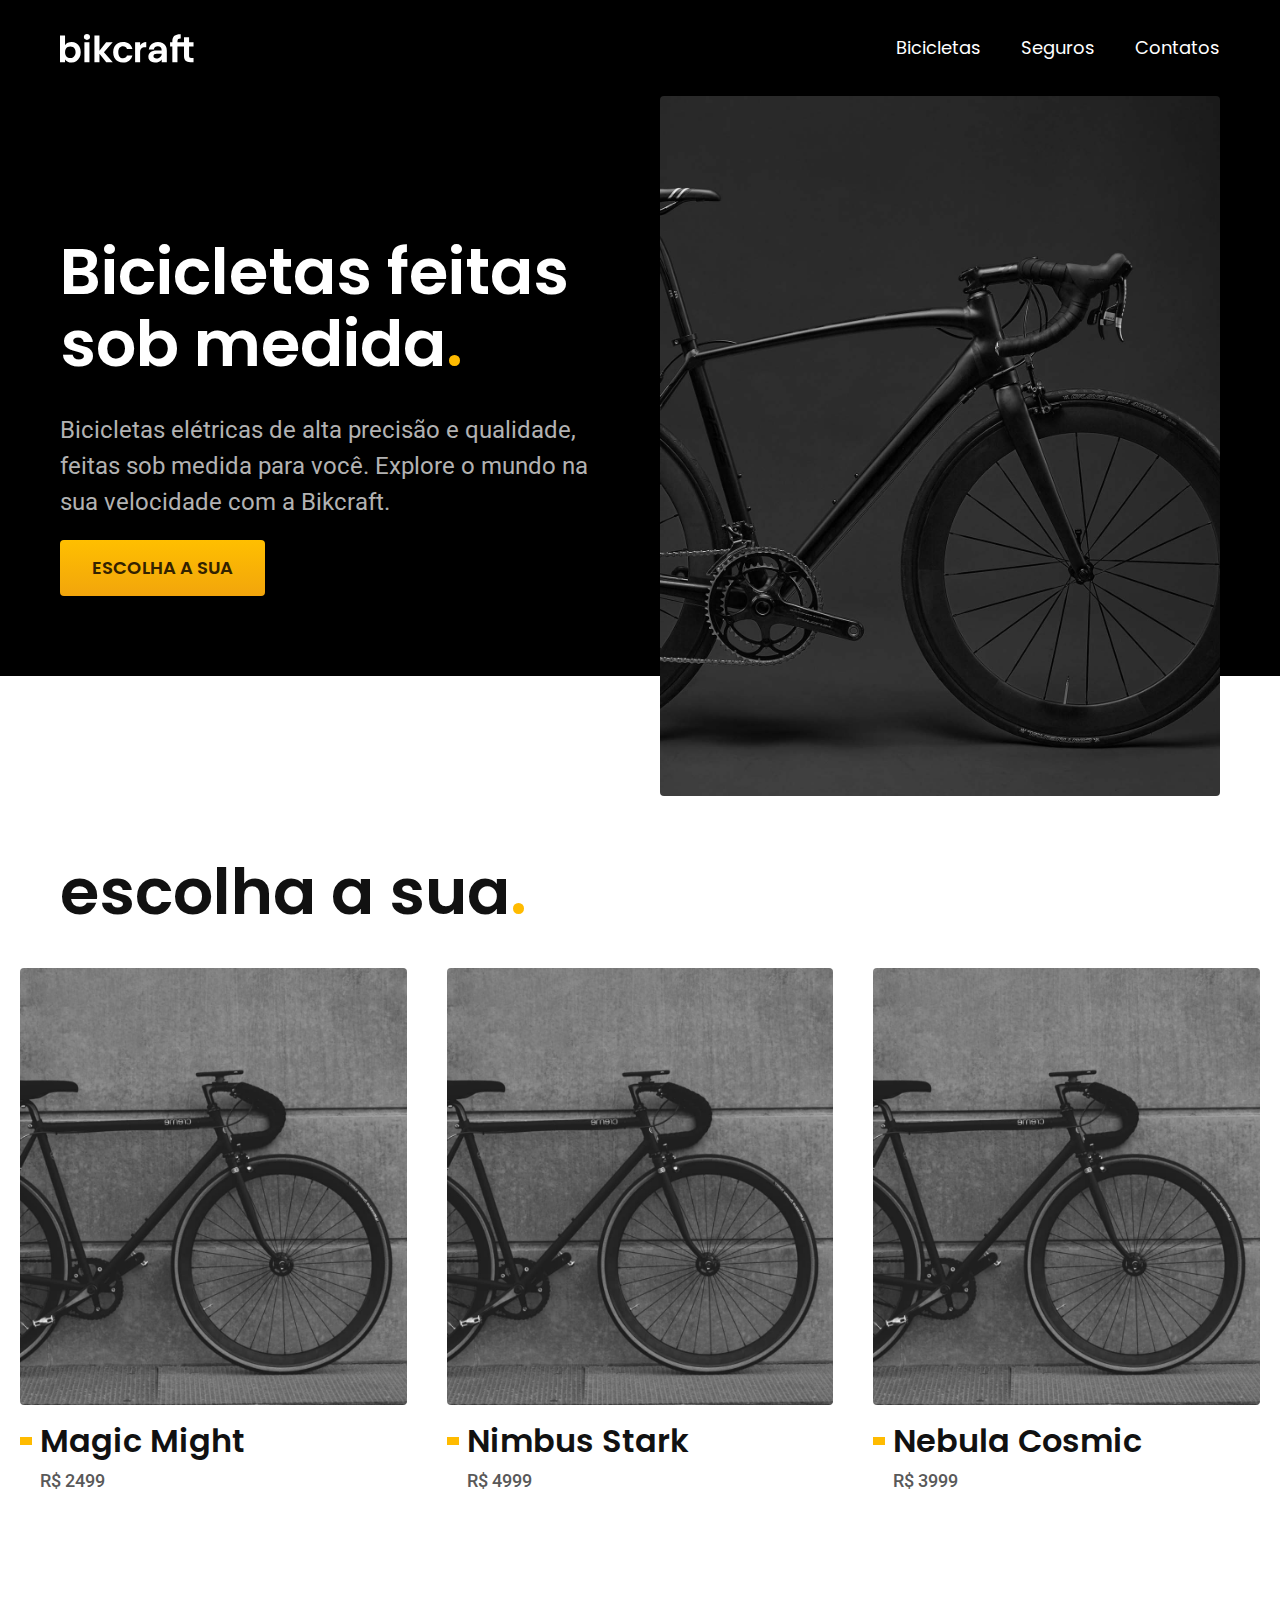
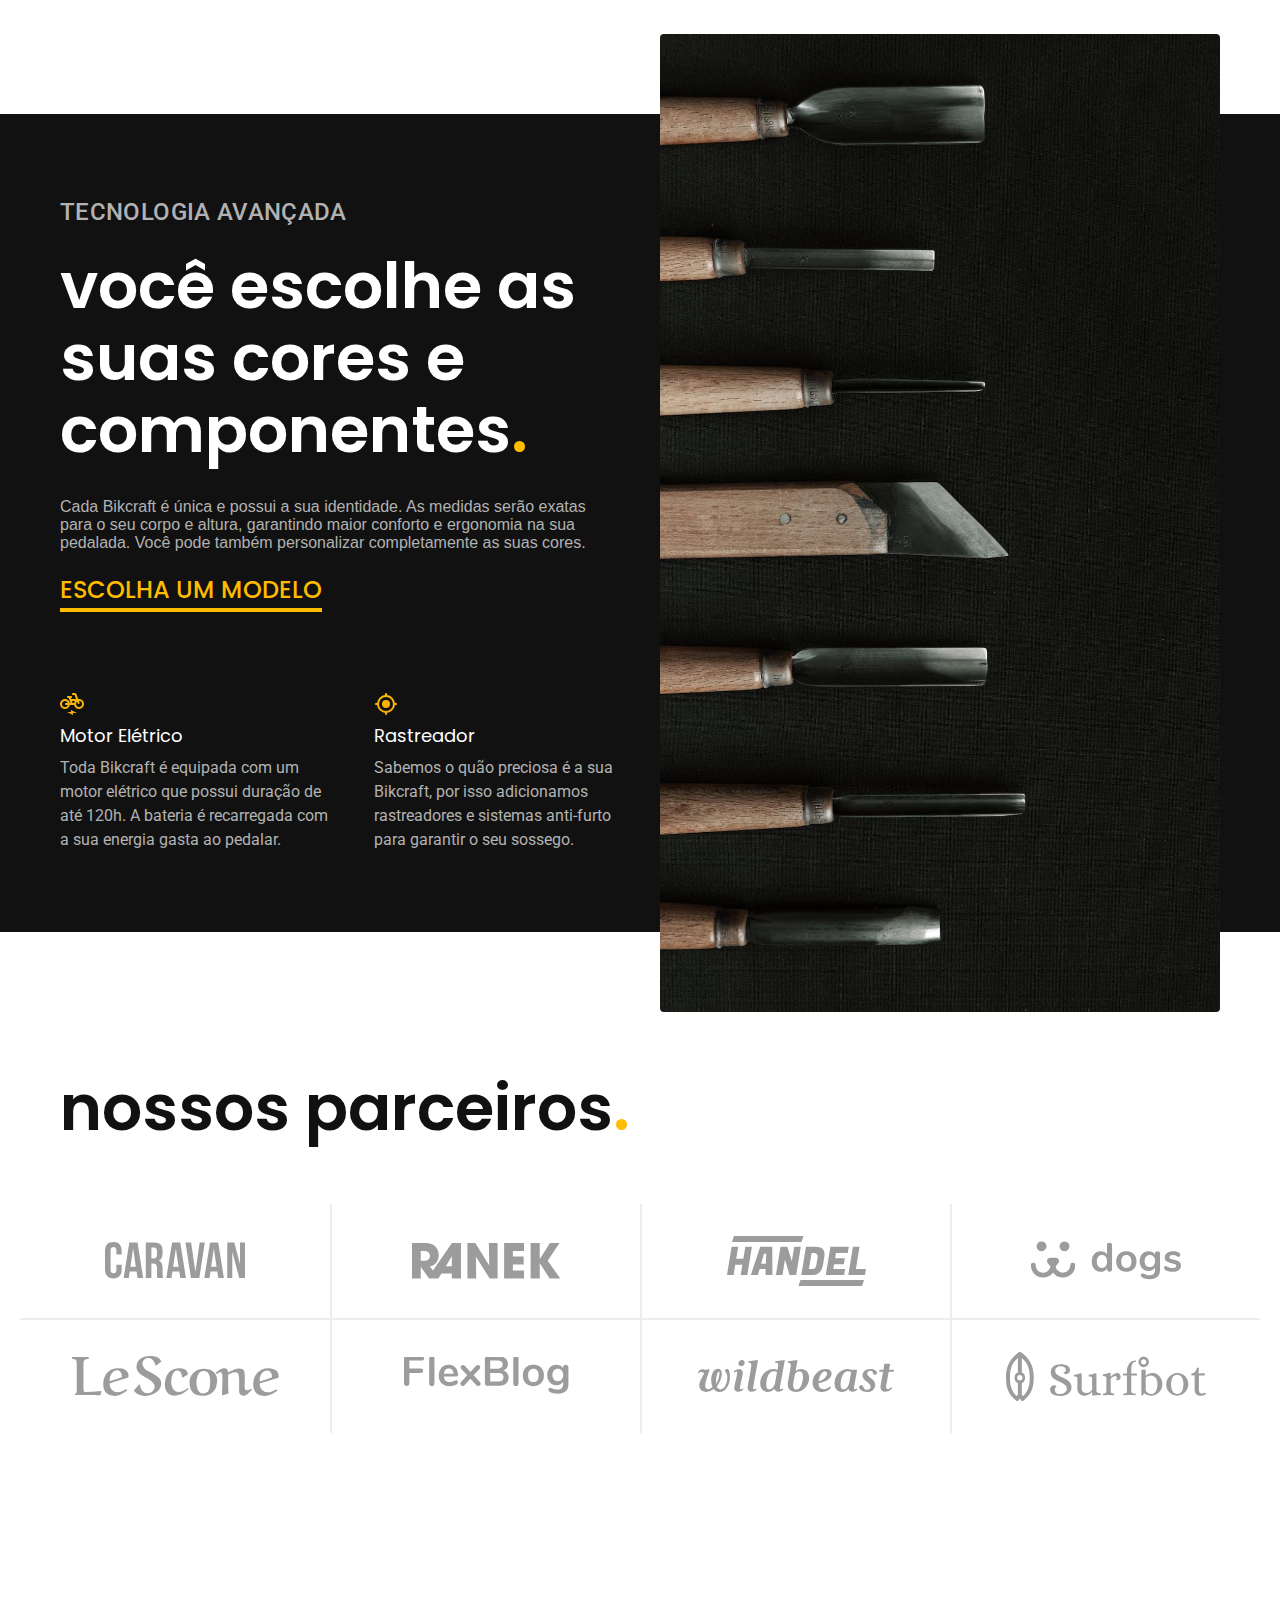
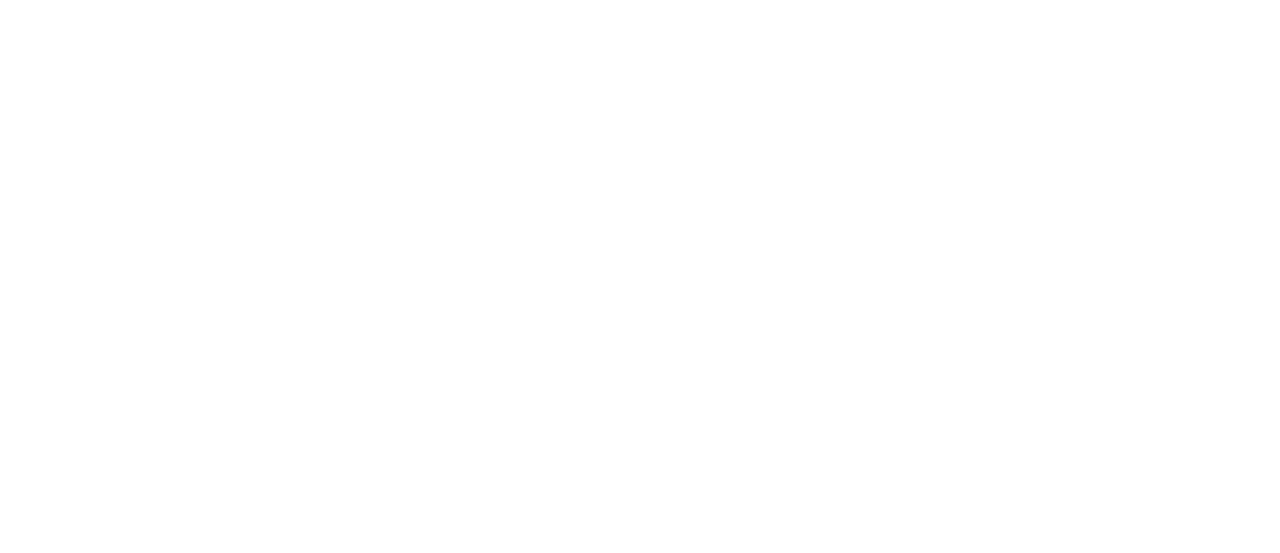
==== index.html @ c8903ba3 "ate-parceiros" ====
<!DOCTYPE html>
<html lang="pt-br">

<head>
  <meta charset="UTF-8">
  <meta name="viewport" content="width=device-width, initial-scale=1.0">
  <meta name="description" content="Bicicletas elétricas de alta precisão e qualidade, feitas sob medida para você. Explore o mundo na sua velocidade com a Bikcraft.">
  <link rel="stylesheet" href="./css/style.css">
  <link rel="preconnect" href="https://fonts.googleapis.com">
  <link rel="preconnect" href="https://fonts.gstatic.com" crossorigin>
  <link href="https://fonts.googleapis.com/css2?family=Poppins:wght@400;600&family=Roboto:wght@400;500&display=swap" rel="stylesheet">
  <title>Bikcraft - Bicicletas Elétricas</title>
</head>

<body>
  <header class="header-bg">
    <div class="header container">
      <a href="./">
        <img src="./img/bikcraft.svg" alt="Bikcraft">
      </a>
      <nav aria-label="primaria">
        <ul class="header-menu font-1-m cor-c0">
          <li><a href="./bicicletas.html">Bicicletas</a></li>
          <li><a href="./seguros.html">Seguros</a></li>
          <li><a href="./contatos.html">Contatos</a></li>
        </ul>
      </nav>
    </div>
  </header>

  <main class="introducao-bg">
    <div class="introducao container">
      <div class="introducao-conteudo">
        <h1 class="font-1-xxl cor-c0">Bicicletas feitas sob medida<span class="cor-p1">.</span></h1>
        <p class="font-2-l cor-c5">Bicicletas elétricas de alta precisão e qualidade, feitas sob medida para você. Explore o mundo na sua velocidade com a Bikcraft.</p>
        <a href="./bicicletas.html" class="botao">escolha a sua</a>
      </div>
      <div>
        <img src="./img/fotos/introducao.jpg" alt="Bicicleta Elétrica">
      </div>
    </div>
  </main>

  <article class="bicicletas-lista">
    <h2 class="container font-1-xxl">escolha a sua<span class="cor-p1">.</span></h2>

    <ul>
      <li>
        <a href="./bicicletas/magic.html">
          <img src="img/bicicletas/magic-home.jpg" alt="Bicicleta preta">
          <h3 class="font-1-xl">Magic Might</h3>
          <span class="font-2-m cor-c8">R$ 2499</span>
        </a>
      </li>

      <li>
        <a href="./bicicletas/nimbus.html">
          <img src="img/bicicletas/magic-home.jpg" alt="Bicicleta preta">
          <h3 class="font-1-xl">Nimbus Stark</h3>
          <span class="font-2-m cor-c8">R$ 4999</span>
        </a>
      </li>

      <li>
        <a href="./bicicletas/nebula.html">
          <img src="img/bicicletas/magic-home.jpg" alt="Bicicleta preta">
          <h3 class="font-1-xl">Nebula Cosmic</h3>
          <span class="font-2-m cor-c8">R$ 3999</span>
        </a>
      </li>
    </ul>
  </article>

  <article class="tecnologia-bg">
    <div class="tecnologia container">
      <div class="tecnologia-conteudo">
        <span class="font-2-l-b cor-c5">Tecnologia Avançada</span>
        <h2 class="font-1-xxl cor-c0">você escolhe as suas cores e componentes<span class="cor-p1">.</span></h2>
        <p class="font-2-1  cor-c5">Cada Bikcraft é única e possui a sua identidade. As medidas serão exatas para o seu corpo e altura, garantindo maior conforto e ergonomia na sua pedalada. Você pode também personalizar completamente as suas cores.</p>
        <a class="link" href="./bicicletas.html">Escolha um modelo</a>
        <div class="tecnologia-vantagens">
          <div>
            <img src="./img/icones/eletrica.svg" alt="">
            <h3 class="font-1-m cor-c0">Motor Elétrico</h3>
            <p class="font-2-s cor-c5">Toda Bikcraft é equipada com um motor elétrico que possui duração de até 120h. A bateria é recarregada com a sua energia gasta ao pedalar.
            </p>
          </div>
          <div>
            <img src="./img/icones/rastreador.svg" alt="">
            <h3 class="font-1-m cor-c0">Rastreador</h3>
            <p class="font-2-s cor-c5">Sabemos o quão preciosa é a sua Bikcraft, por isso adicionamos rastreadores e sistemas anti-furto para garantir o seu sossego.
            </p>
          </div>
        </div>
      </div>

      <div class="tecnologia-imagem">
        <img src="./img/fotos/tecnologia.jpg" alt="">
      </div>
    </div>
  </article>

  <section class="parceiros" aria-label="Nossos Parceiros">
    <h2 class="container font-1-xxl">nossos parceiros<span class="cor-p1">.</span></h2>
    <ul>
      <li><img src="img/parceiros/caravan.svg" alt="caravan"></li>
      <li><img src="img/parceiros/ranek.svg" alt="ranek"></li>
      <li><img src="img/parceiros/handel.svg" alt="handel"></li>
      <li><img src="img/parceiros/dogs.svg" alt="dogs"></li>
      <li><img src="img/parceiros/lescone.svg" alt="lescone"></li>
      <li><img src="img/parceiros/flexblog.svg" alt="flexblog"></li>
      <li><img src="img/parceiros/wildbeast.svg" alt="wildbeast"></li>
      <li><img src="img/parceiros/surfbot.svg" alt="surfbot"></li>
    </ul>
  </section>
</body>

</html>
---- css/style.css ----
@import "./global/global.css";
@import "./utilidades/tipografia.css";
@import "./utilidades/cor.css";

@import "./global/header.css";

/* Utilidades */
@import "./utilidades/componentes.css";

/* Home */
@import "./home/introducao.css";
@import "./home/tecnologia.css";
@import "./home/parceiros.css";

/* Bicicletas */
@import "./bicicletas/bicicletas-lista.css";
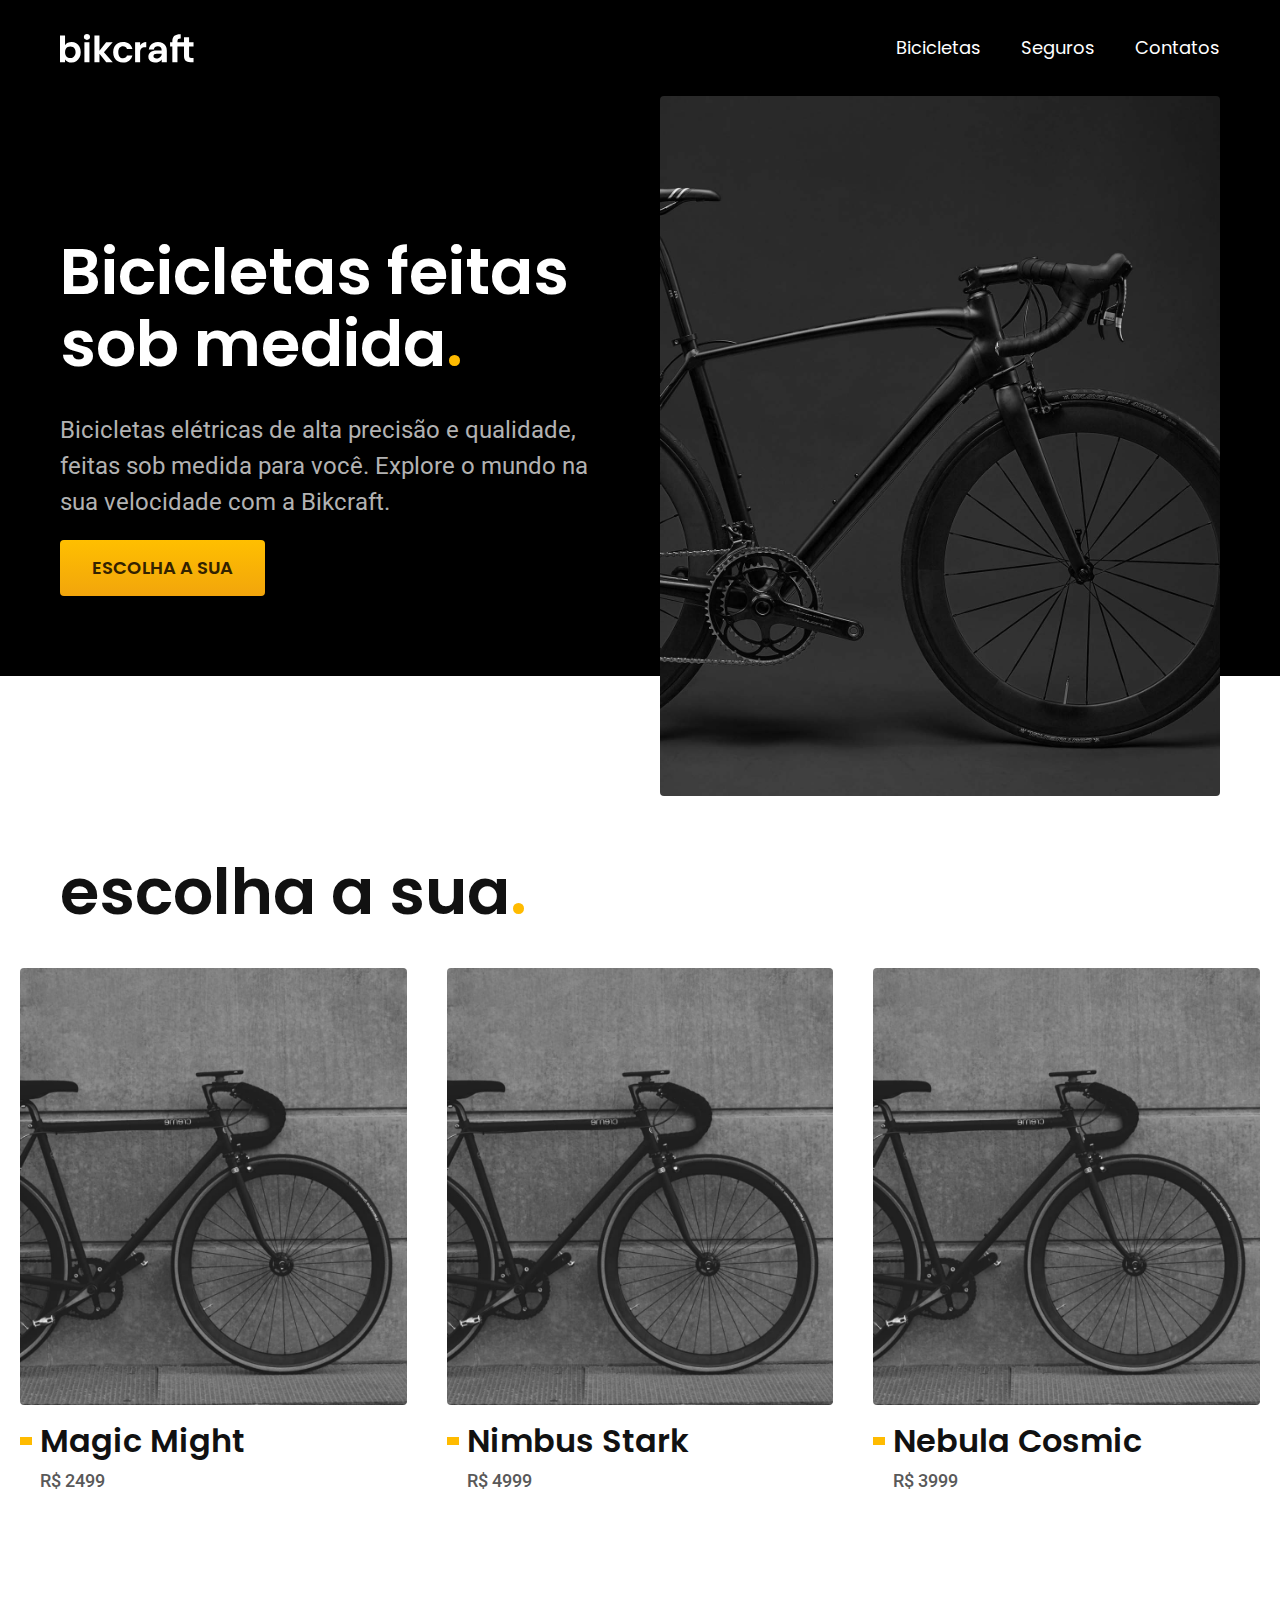
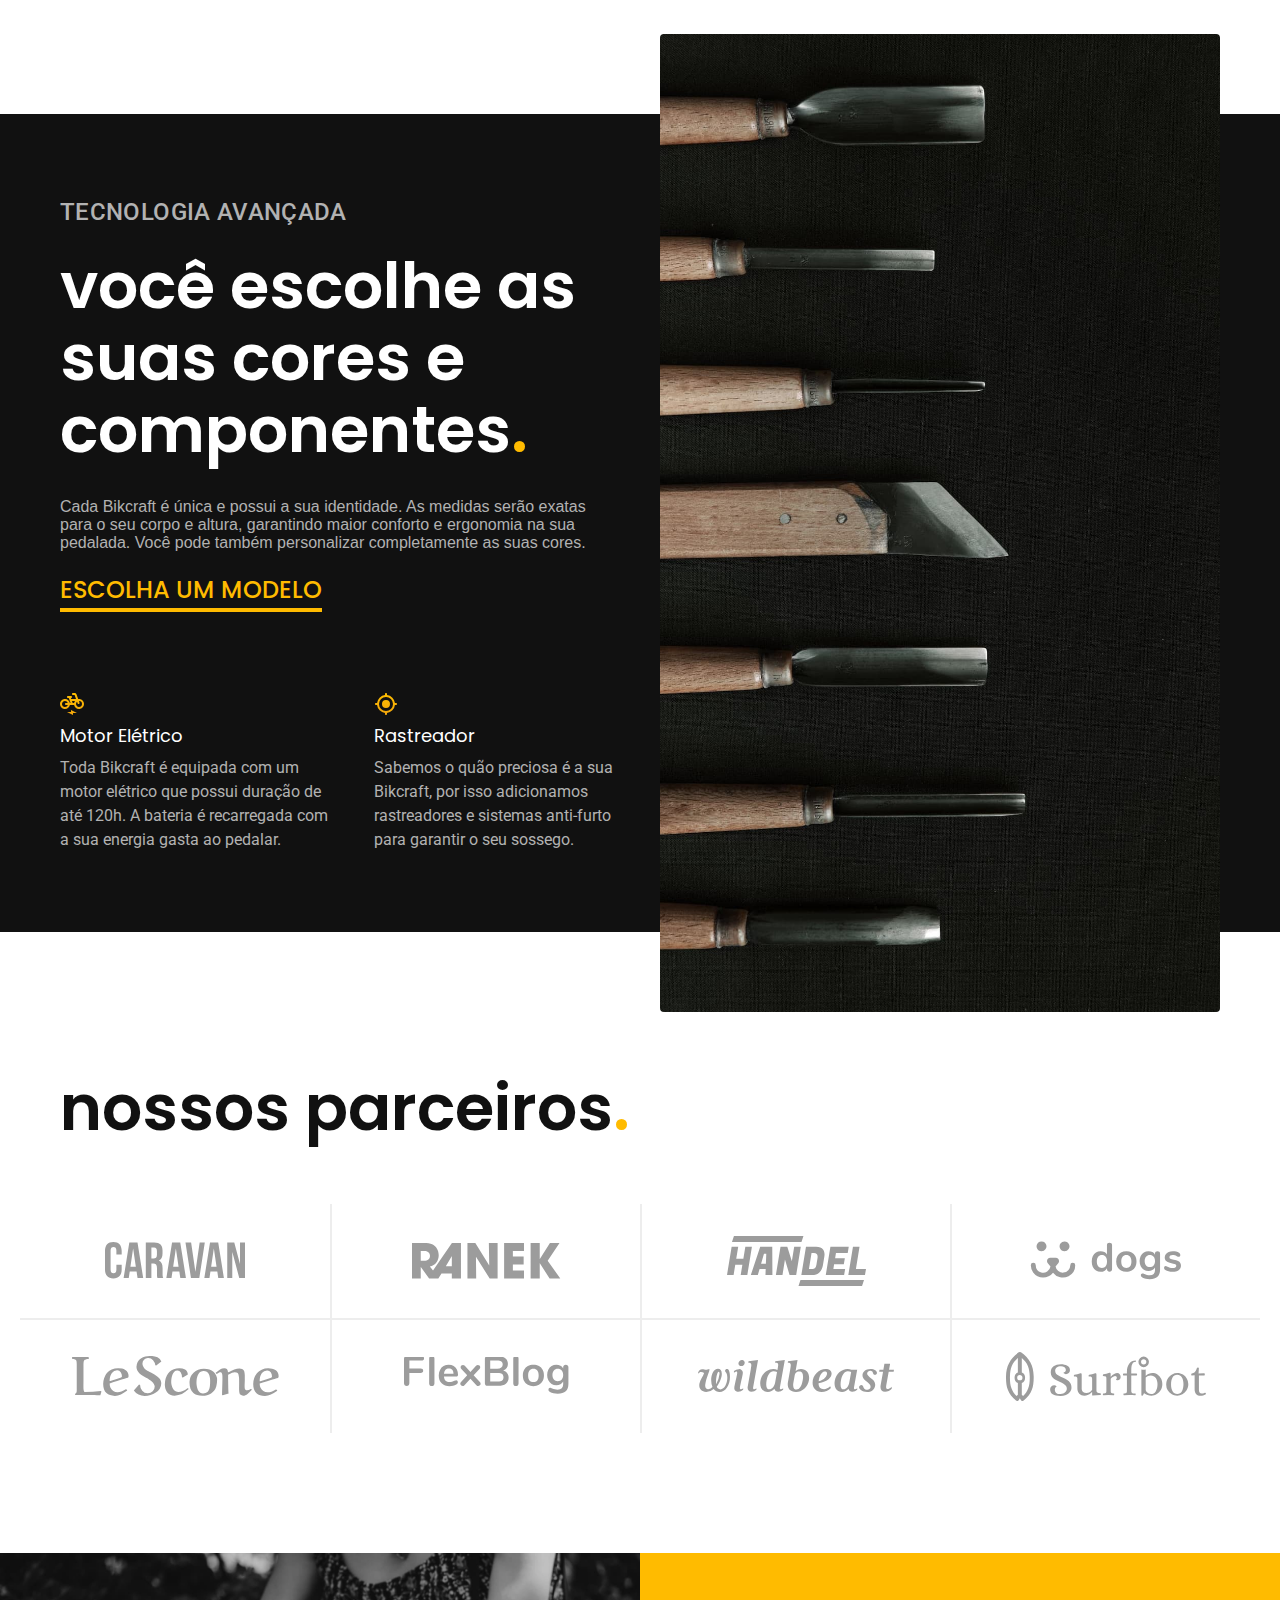
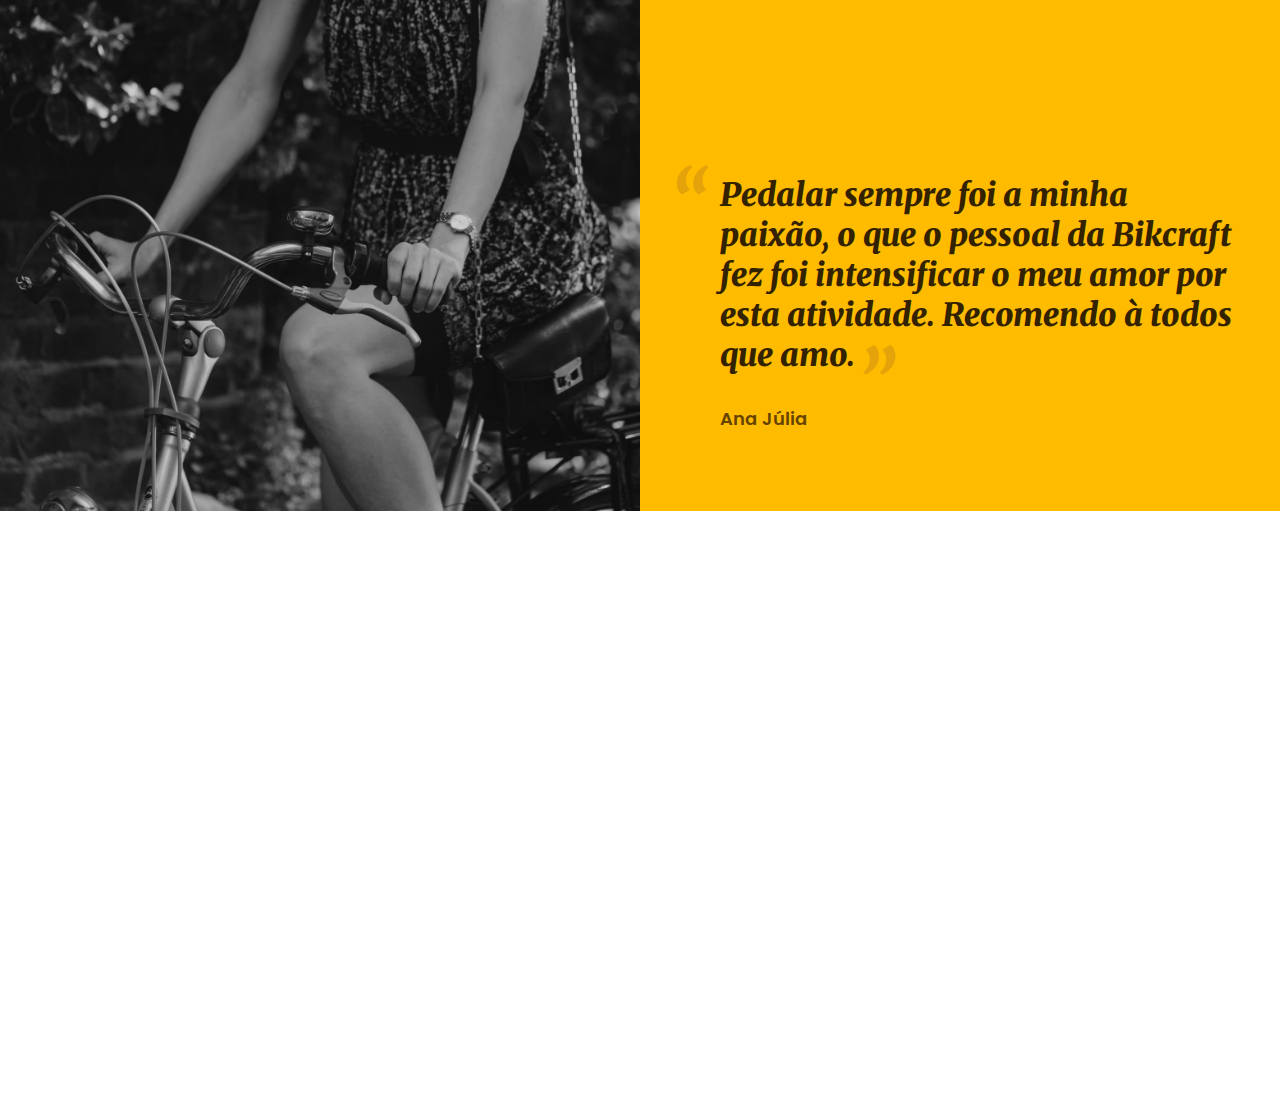
==== commit 8f7f6b19: "depoimento" ====
--- a/index.html
+++ b/index.html
@@ -8,7 +8,7 @@
   <link rel="stylesheet" href="./css/style.css">
   <link rel="preconnect" href="https://fonts.googleapis.com">
   <link rel="preconnect" href="https://fonts.gstatic.com" crossorigin>
-  <link href="https://fonts.googleapis.com/css2?family=Poppins:wght@400;600&family=Roboto:wght@400;500&display=swap" rel="stylesheet">
+  <link href="https://fonts.googleapis.com/css2?family=Merriweather:ital,wght@1,900&family=Poppins:wght@400;600&family=Roboto:wght@400;500&display=swap" rel="stylesheet">
   <title>Bikcraft - Bicicletas Elétricas</title>
 </head>
 
@@ -113,6 +113,18 @@
       <li><img src="img/parceiros/surfbot.svg" alt="surfbot"></li>
     </ul>
   </section>
+
+  <section class="depoimento" aria-label="Depoimento">
+    <div>
+      <img src="img/fotos/depoimento.jpg" alt="">
+    </div>
+    <div class="depoimento-conteudo">
+      <blockquote class="font-1-xl cor-p5">
+        <p>Pedalar sempre foi a minha paixão, o que o pessoal da Bikcraft fez foi intensificar o meu amor por esta atividade. Recomendo à todos que amo.</p>
+      </blockquote>
+      <span class="font-1-m-b cor-p4">Ana Júlia</span>
+    </div>
+  </section>
 </body>
 
 </html>--- a/css/style.css
+++ b/css/style.css
@@ -11,6 +11,7 @@
 @import "./home/introducao.css";
 @import "./home/tecnologia.css";
 @import "./home/parceiros.css";
+@import "./home/depoimento.css";
 
 /* Bicicletas */
 @import "./bicicletas/bicicletas-lista.css";
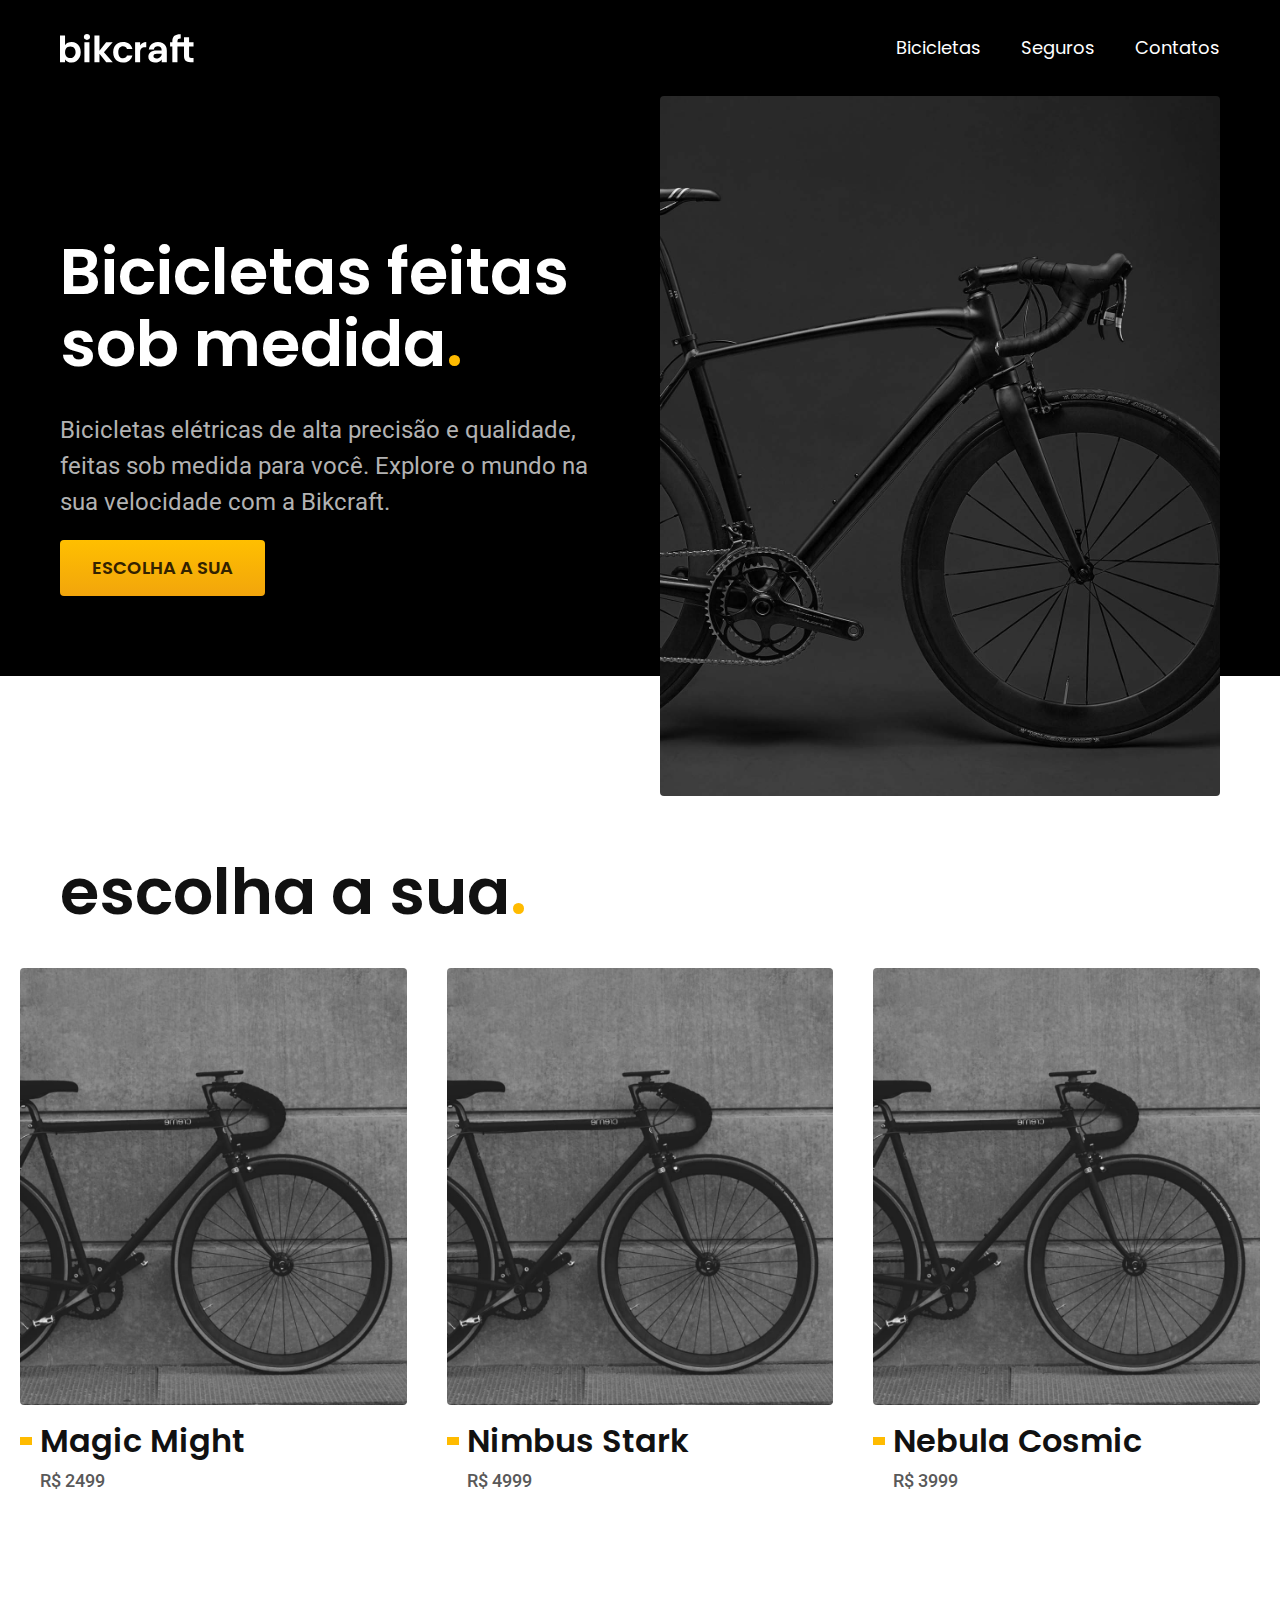
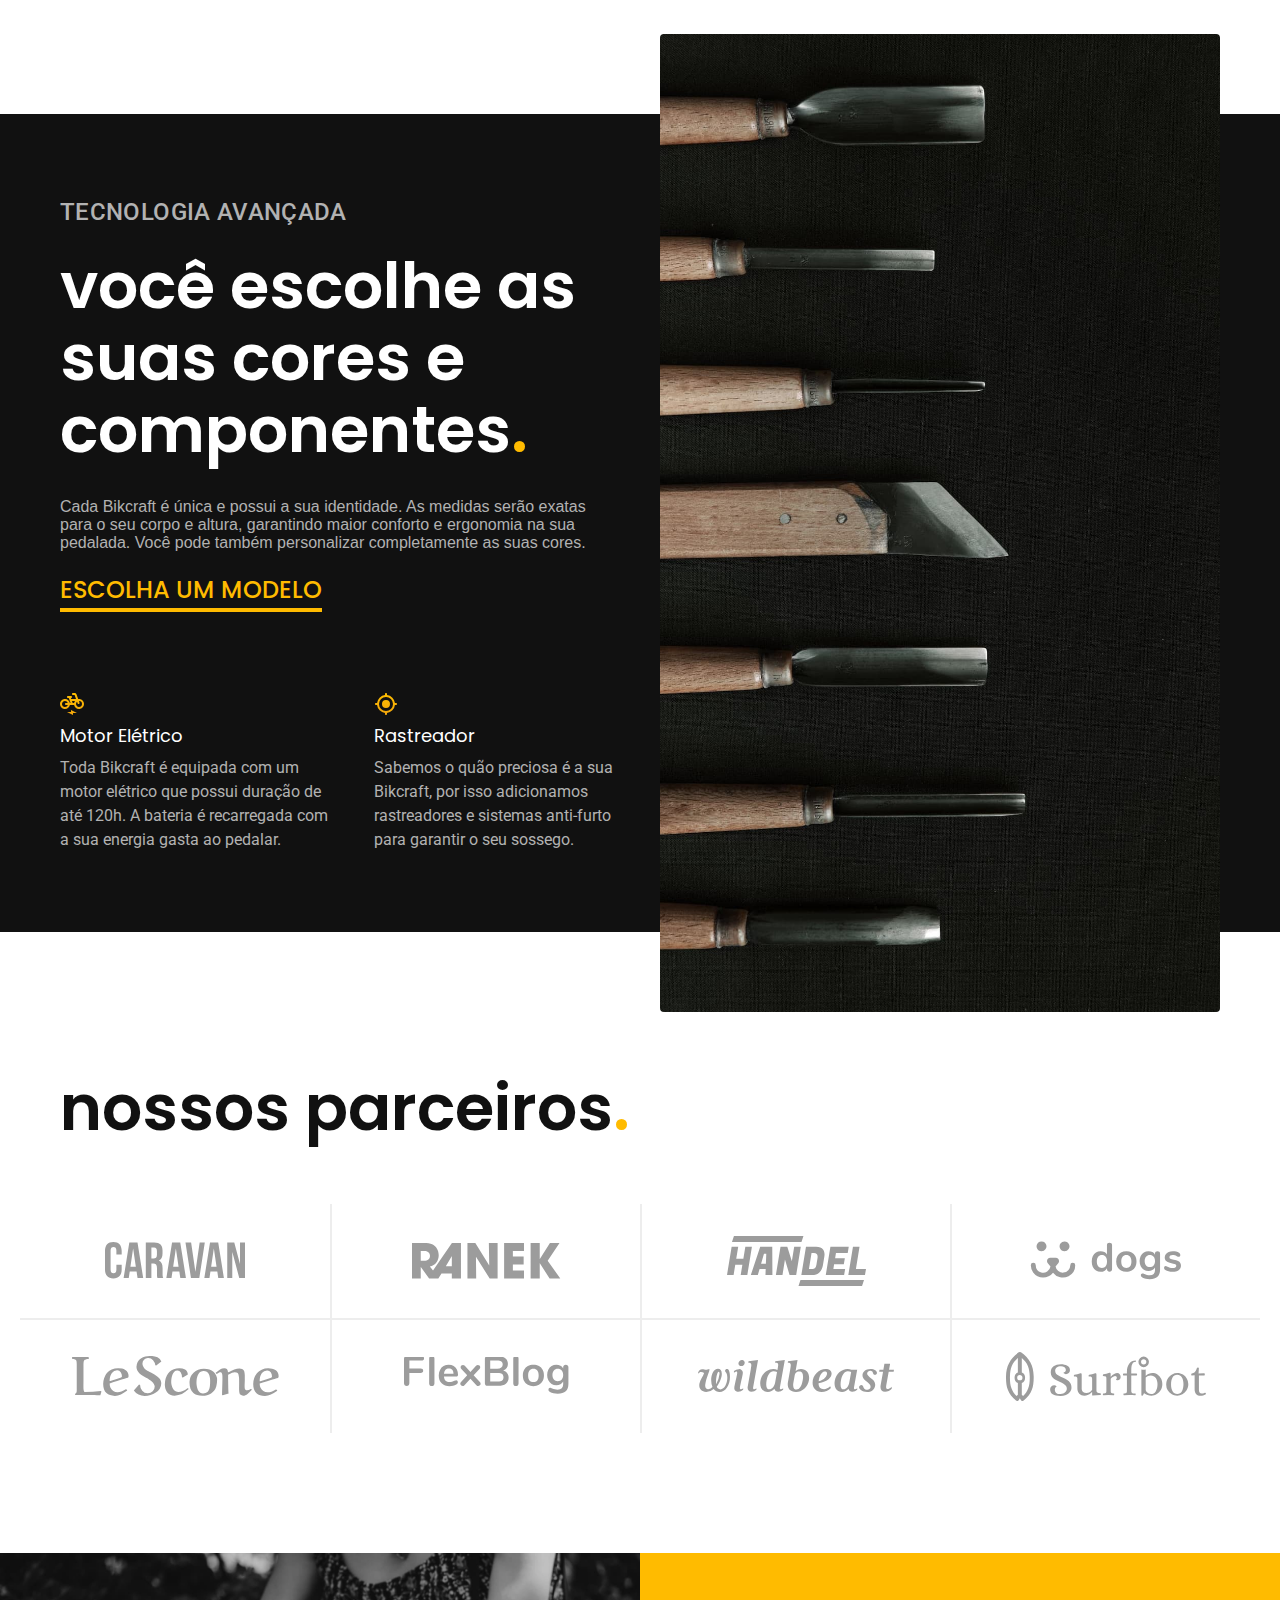
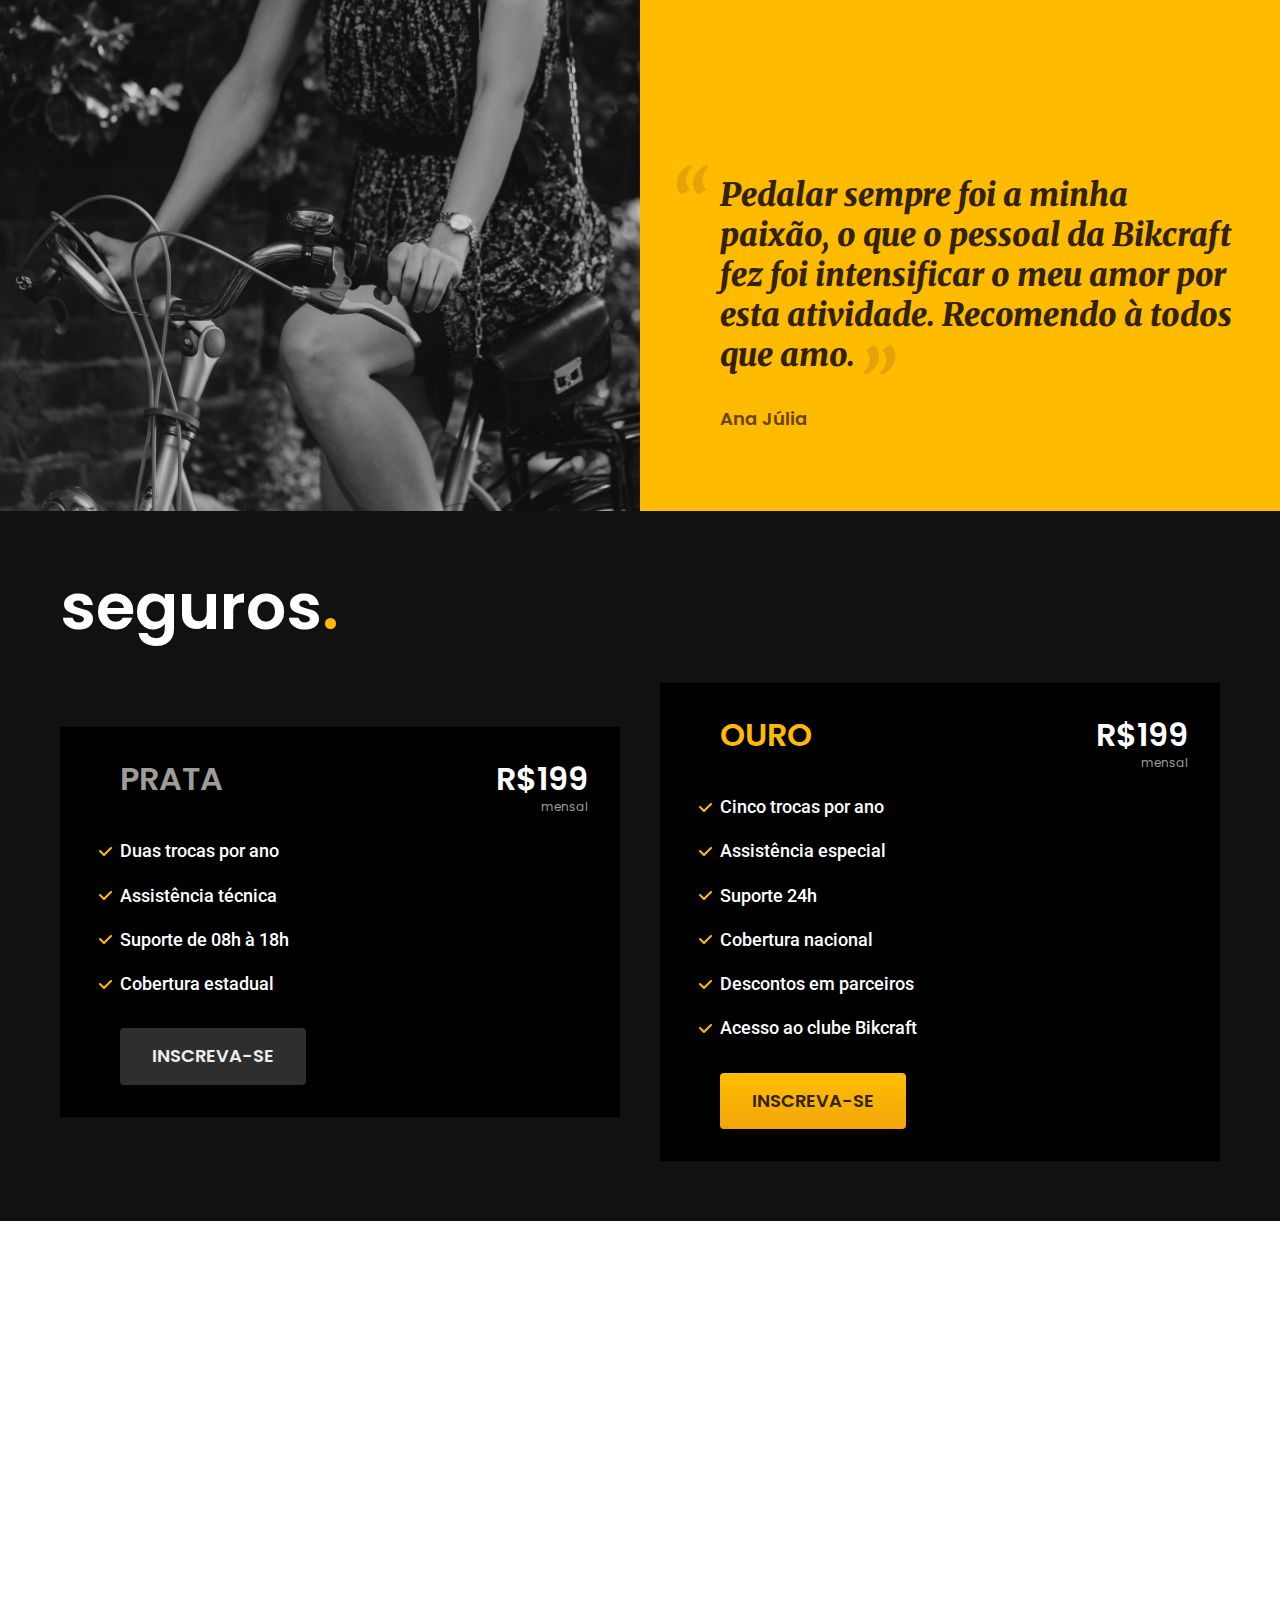
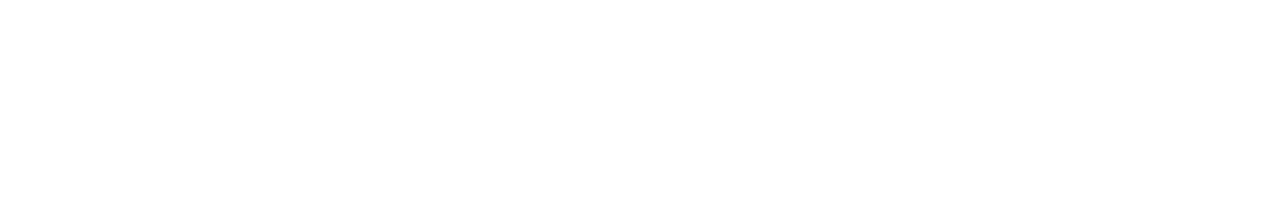
==== commit 77c41c9c: "seguros" ====
--- a/index.html
+++ b/index.html
@@ -125,6 +125,37 @@
       <span class="font-1-m-b cor-p4">Ana Júlia</span>
     </div>
   </section>
+
+  <article class="seguros-bg">
+    <div class="seguros container">
+      <h2 class="font-1-xxl cor-c0">seguros<span class="cor-p1">.</span></h2>
+      <div class="seguros-item">
+        <h3 class="font-1-xl cor-c6">PRATA</h3>
+        <span class="font-1-xl cor-c0">R$199 <span class="font-1-xs cor-c6">mensal</span></span>
+        <ul class="font-2-m cor-c0">
+          <li>Duas trocas por ano</li>
+          <li>Assistência técnica</li>
+          <li>Suporte de 08h à 18h</li>
+          <li>Cobertura estadual</li>
+        </ul>
+        <a class="botao secundario" href="./orcamento.html">Inscreva-se</a>
+      </div>
+
+      <div class="seguros-item">
+        <h3 class="font-1-xl cor-p1">OURO</h3>
+        <span class="font-1-xl cor-c0">R$199 <span class="font-1-xs cor-c6">mensal</span></span>
+        <ul class="font-2-m cor-c0">
+          <li>Cinco trocas por ano</li>
+          <li>Assistência especial</li>
+          <li>Suporte 24h</li>
+          <li>Cobertura nacional</li>
+          <li>Descontos em parceiros</li>
+          <li>Acesso ao clube Bikcraft</li>
+        </ul>
+        <a class="botao" href="./orcamento.html">Inscreva-se</a>
+      </div>
+    </div>
+  </article>
 </body>
 
 </html>--- a/css/style.css
+++ b/css/style.css
@@ -15,3 +15,6 @@
 
 /* Bicicletas */
 @import "./bicicletas/bicicletas-lista.css";
+
+/* Seguros */
+@import "./seguros/seguros.css";
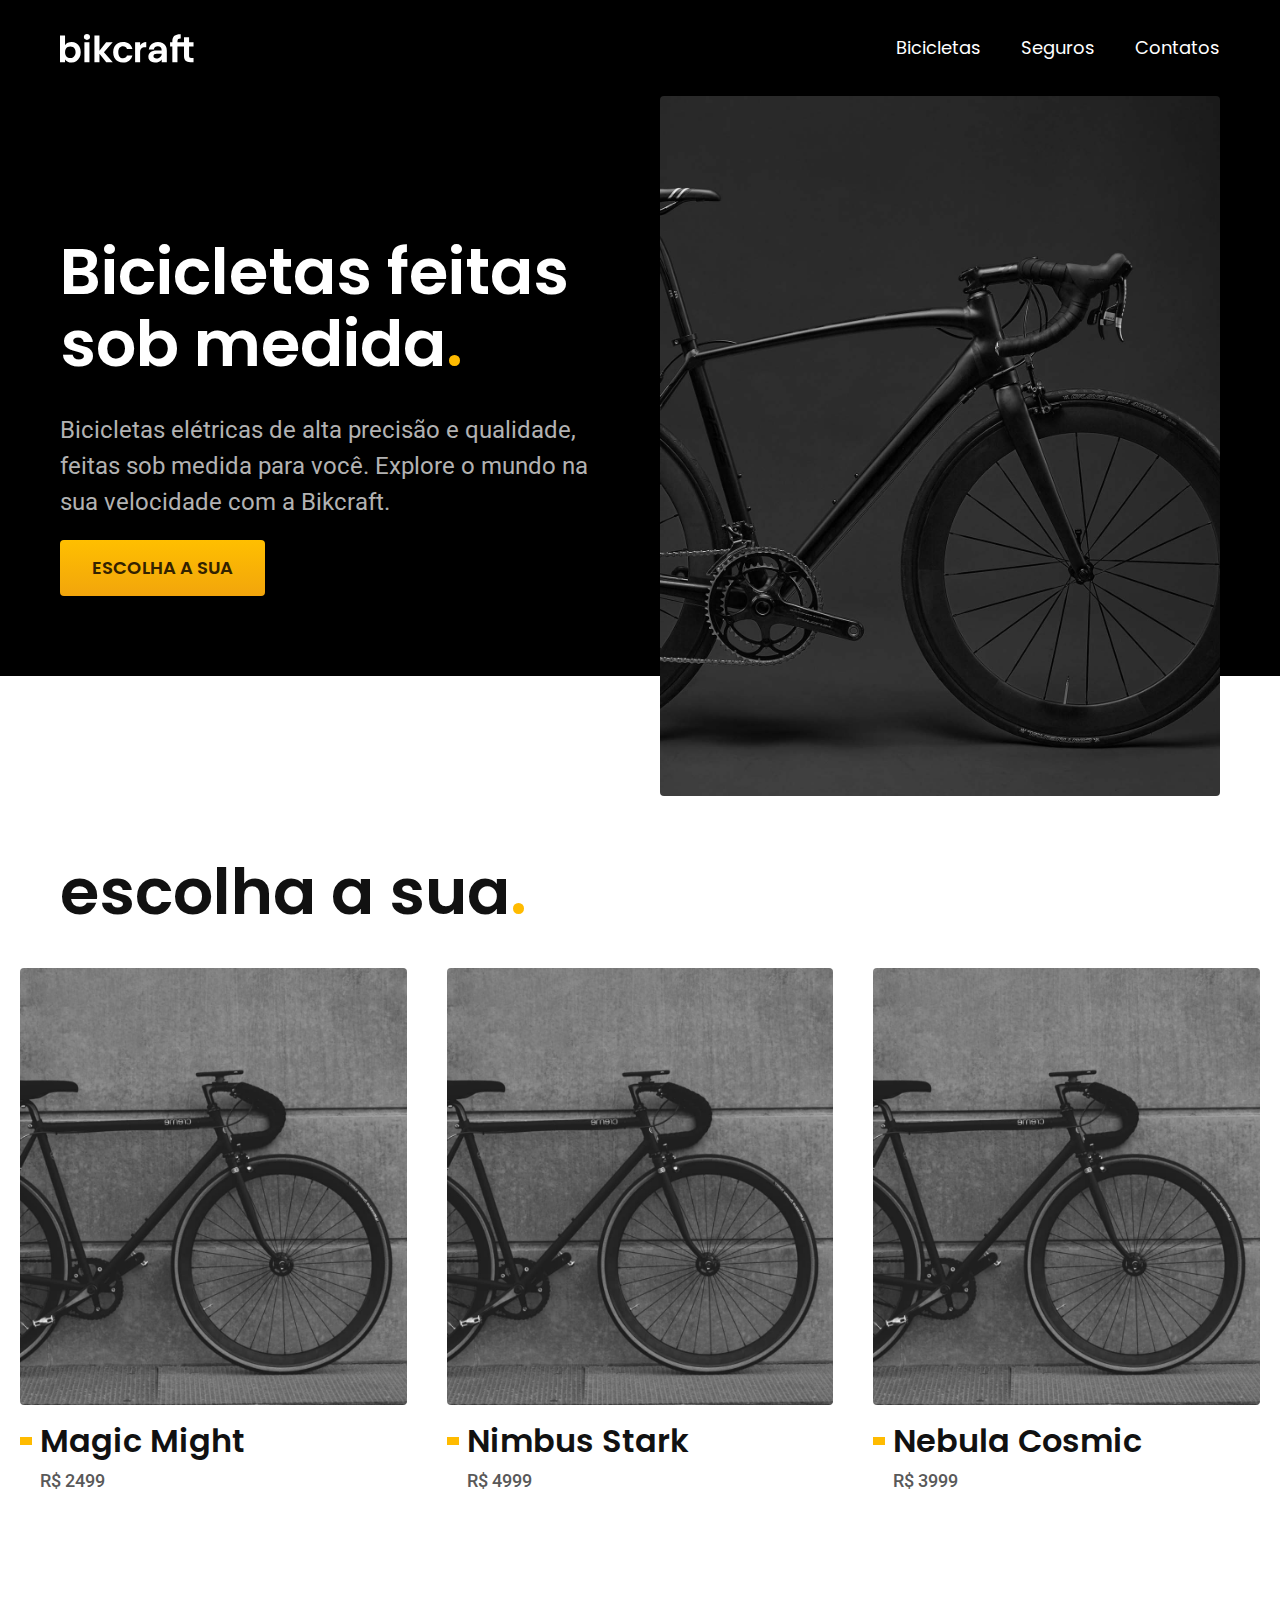
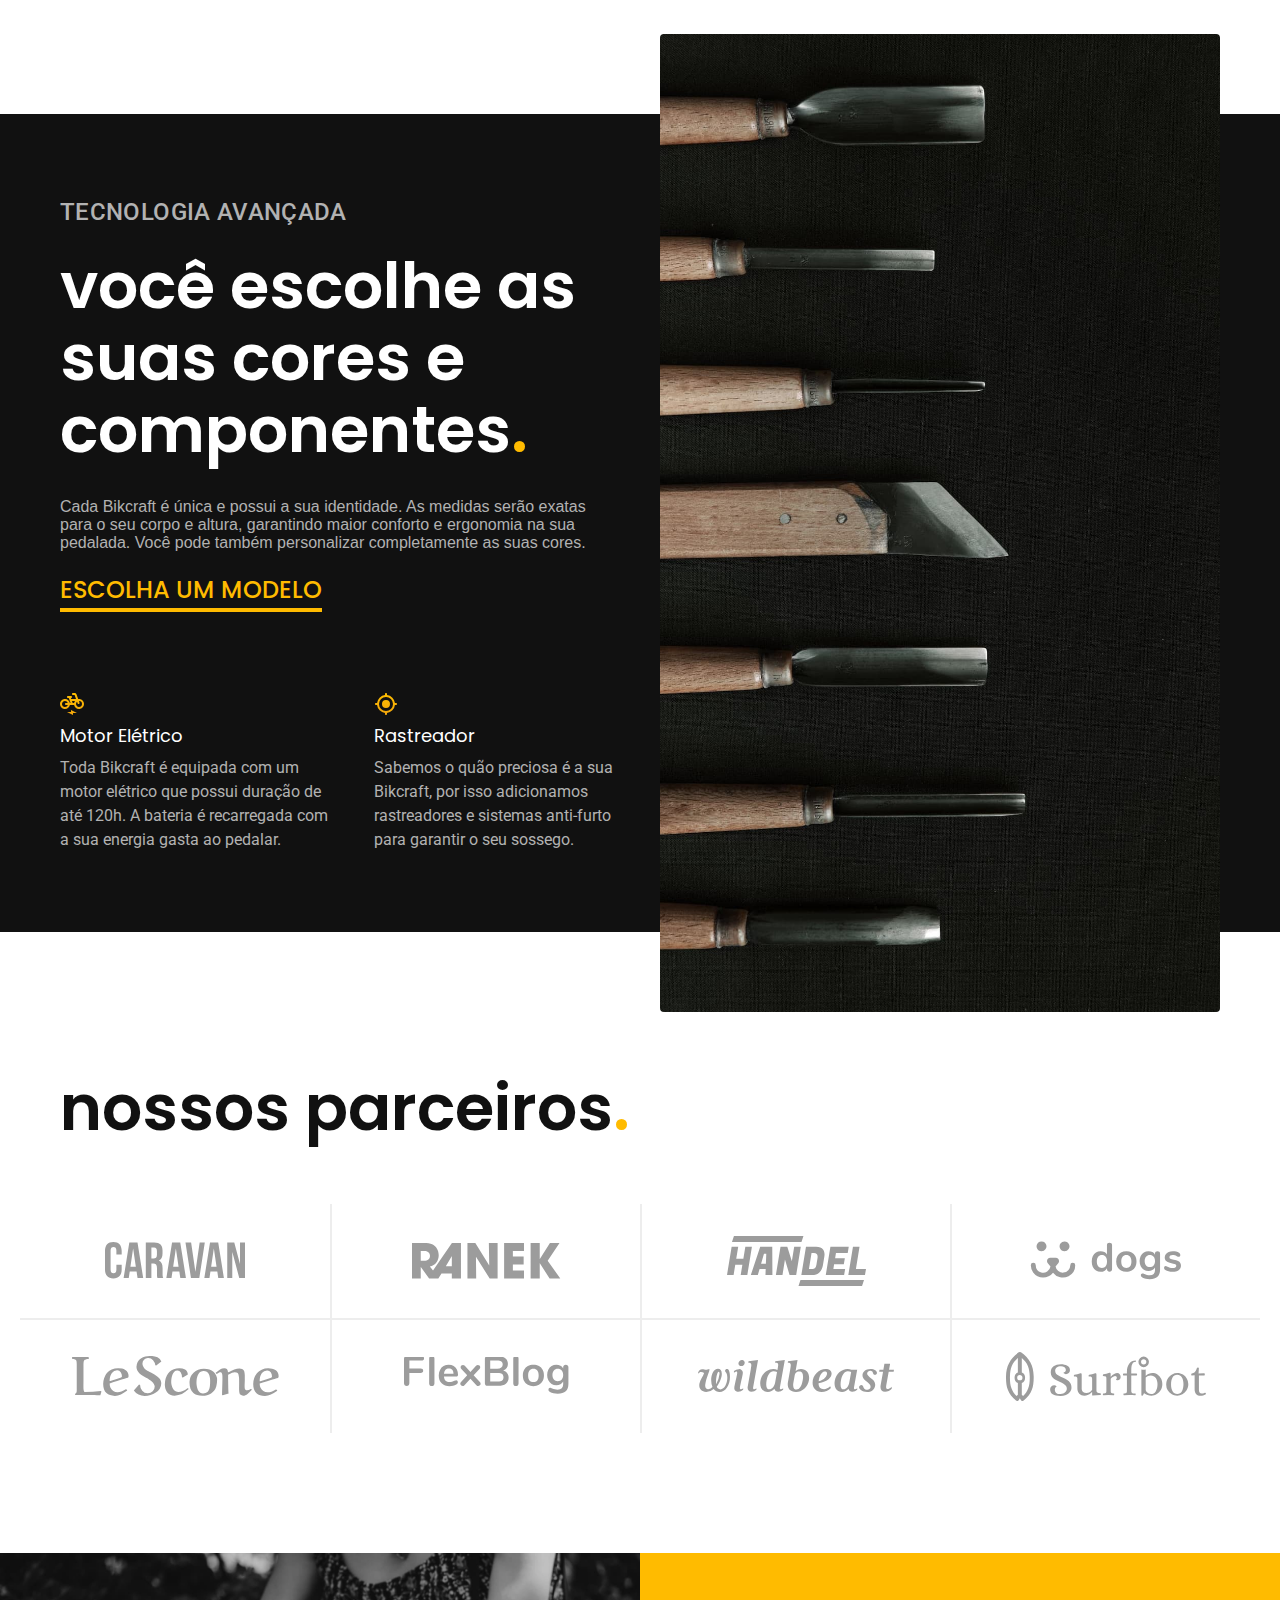
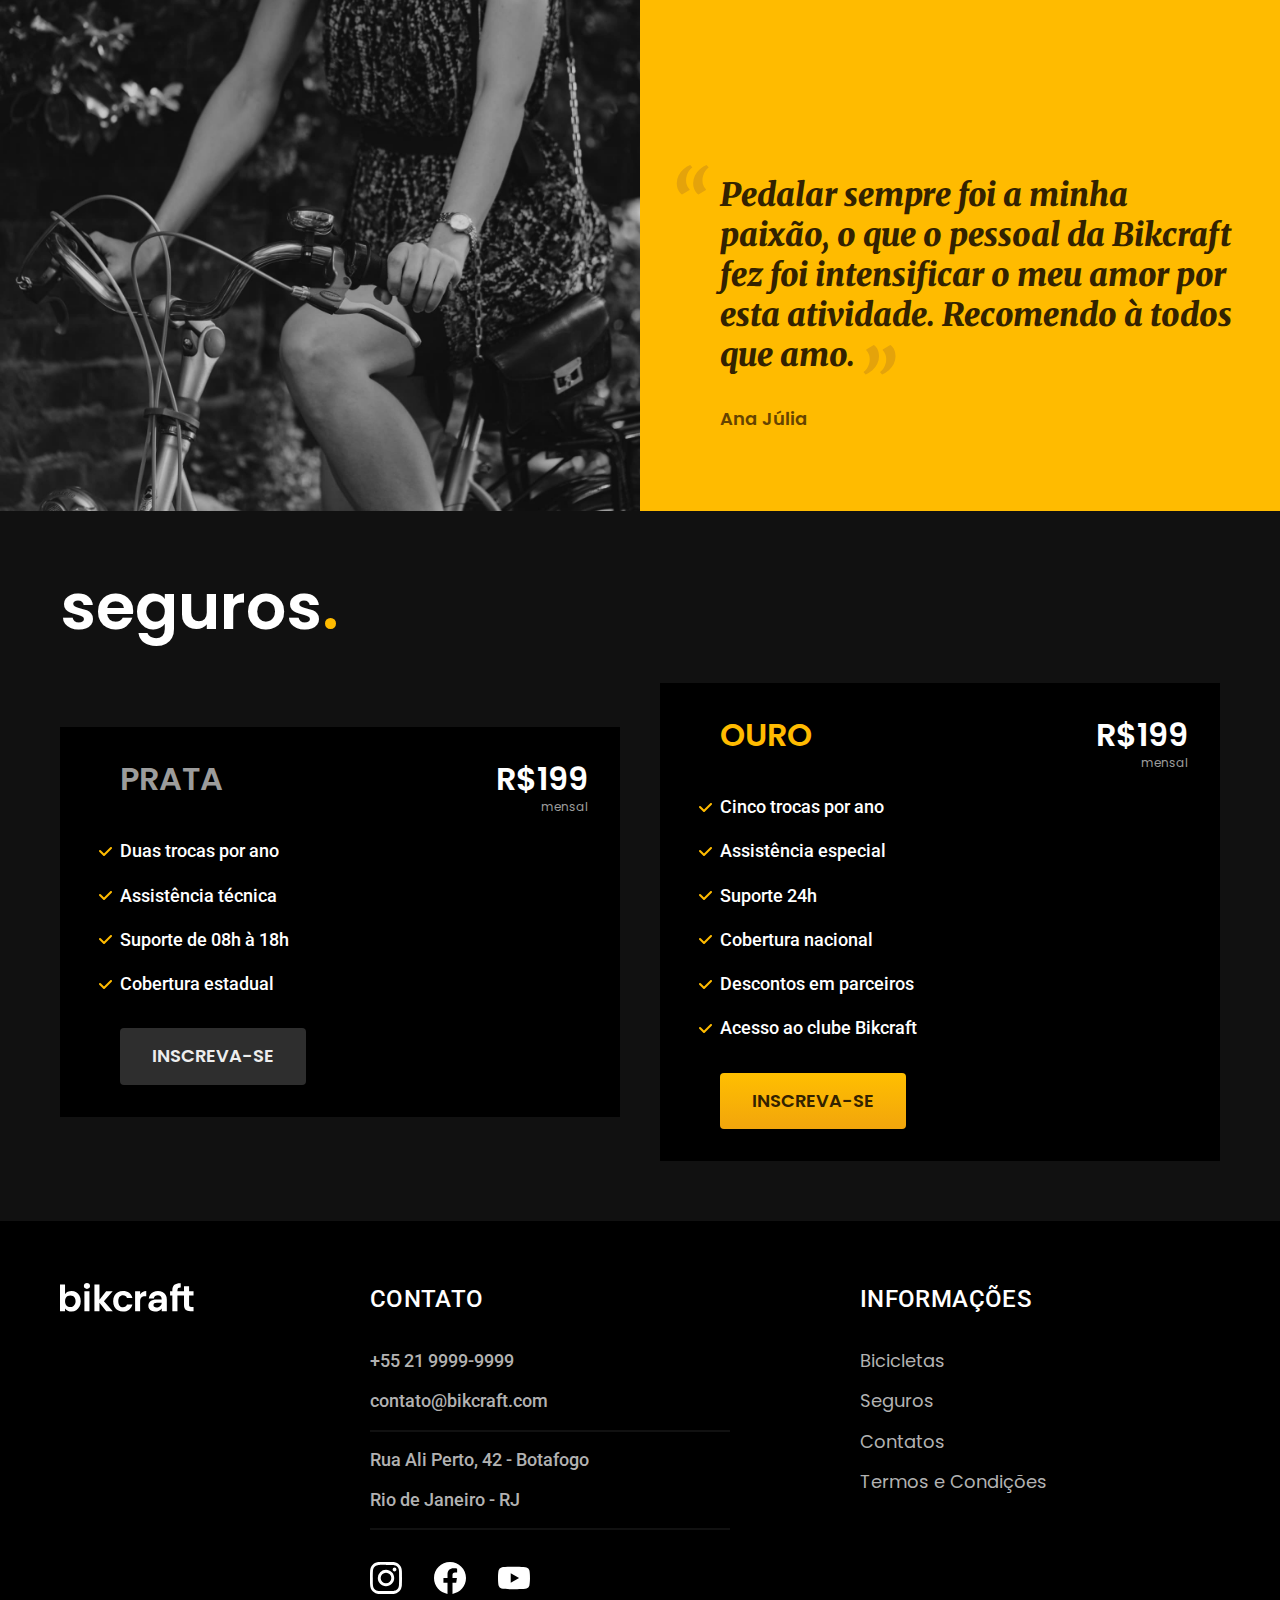
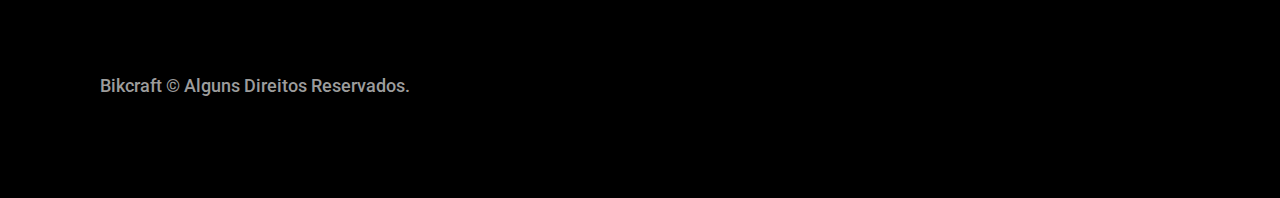
==== commit 895b43ab: "footer" ====
--- a/index.html
+++ b/index.html
@@ -156,6 +156,44 @@
       </div>
     </div>
   </article>
+
+  <footer class="footer-bg">
+    <div class="footer container">
+      <img src="img/bikcraft.svg" alt="Bikcraft">
+      <div class="footer-contato">
+        <h3 class="font-2-l-b cor-c0">Contato</h3>
+        <ul class="font-2-m cor-c5">
+          <li><a href="tel:+552199999999">+55 21 9999-9999</a></li>
+          <li><a href="mailto:contato@bikcraft.com">contato@bikcraft.com</a></li>
+          <li>Rua Ali Perto, 42 - Botafogo</li>
+          <li>Rio de Janeiro - RJ</li>
+        </ul>
+        <div class="footer-redes">
+          <a href="./">
+            <img src="img/redes/instagram.svg" alt="Instagram">
+          </a>
+          <a href="./">
+            <img src="img/redes/facebook.svg" alt="Facebook">
+          </a>
+          <a href="./">
+            <img src="img/redes/youtube.svg" alt="Youtube">
+          </a>
+        </div>
+      </div>
+      <div class="footer-informacoes">
+        <h3 class="font-2-l-b cor-c0">Informações</h3>
+        <nav>
+          <ul class="font-1-m cor-c5">
+            <li><a href="./bicicletas.html">Bicicletas</a></li>
+            <li><a href="./seguros.html">Seguros</a></li>
+            <li><a href="./contatos.html">Contatos</a></li>
+            <li><a href="./termos.html">Termos e Condições</a></li>
+          </ul>
+        </nav>
+      </div>
+      <p class="footer-copy font-2-m cor-c6">Bikcraft © Alguns Direitos Reservados.</p>
+    </div>
+  </footer>
 </body>
 
 </html>--- a/css/style.css
+++ b/css/style.css
@@ -3,6 +3,7 @@
 @import "./utilidades/cor.css";
 
 @import "./global/header.css";
+@import "./global/footer.css";
 
 /* Utilidades */
 @import "./utilidades/componentes.css";
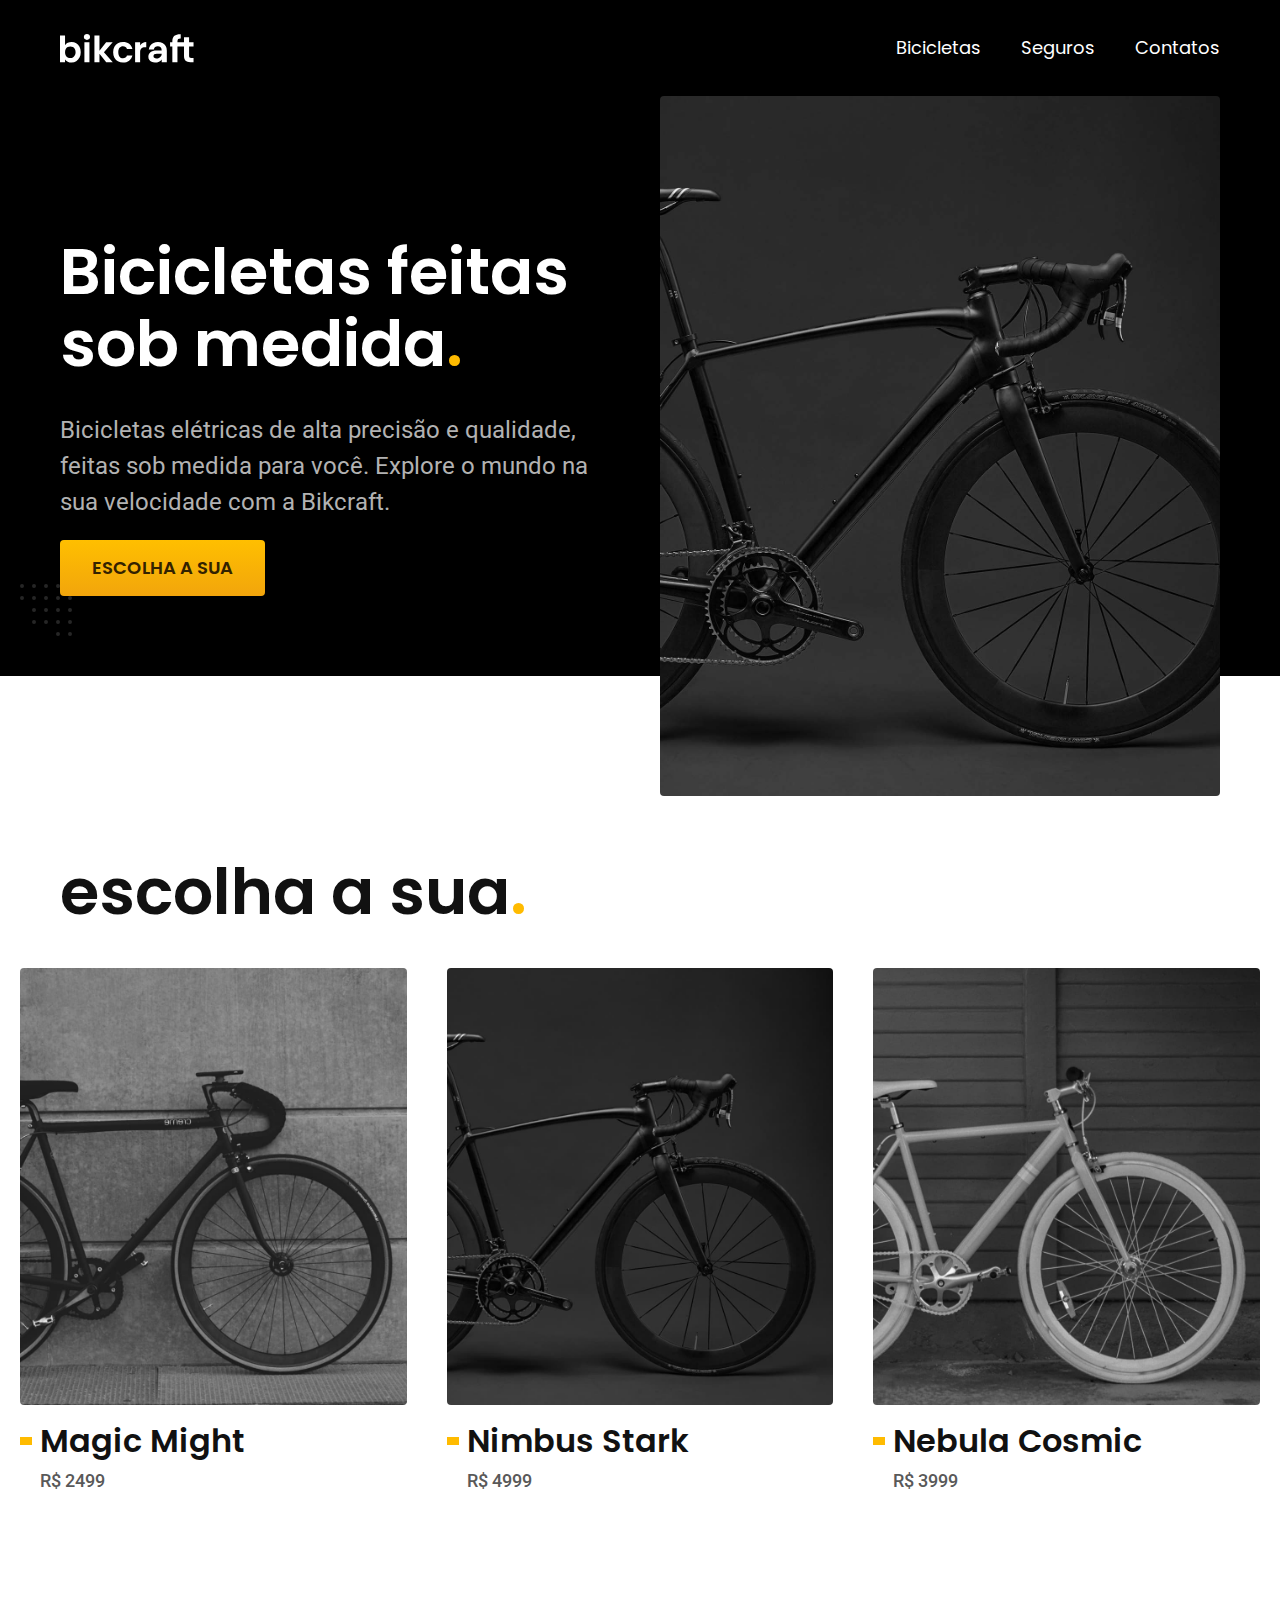
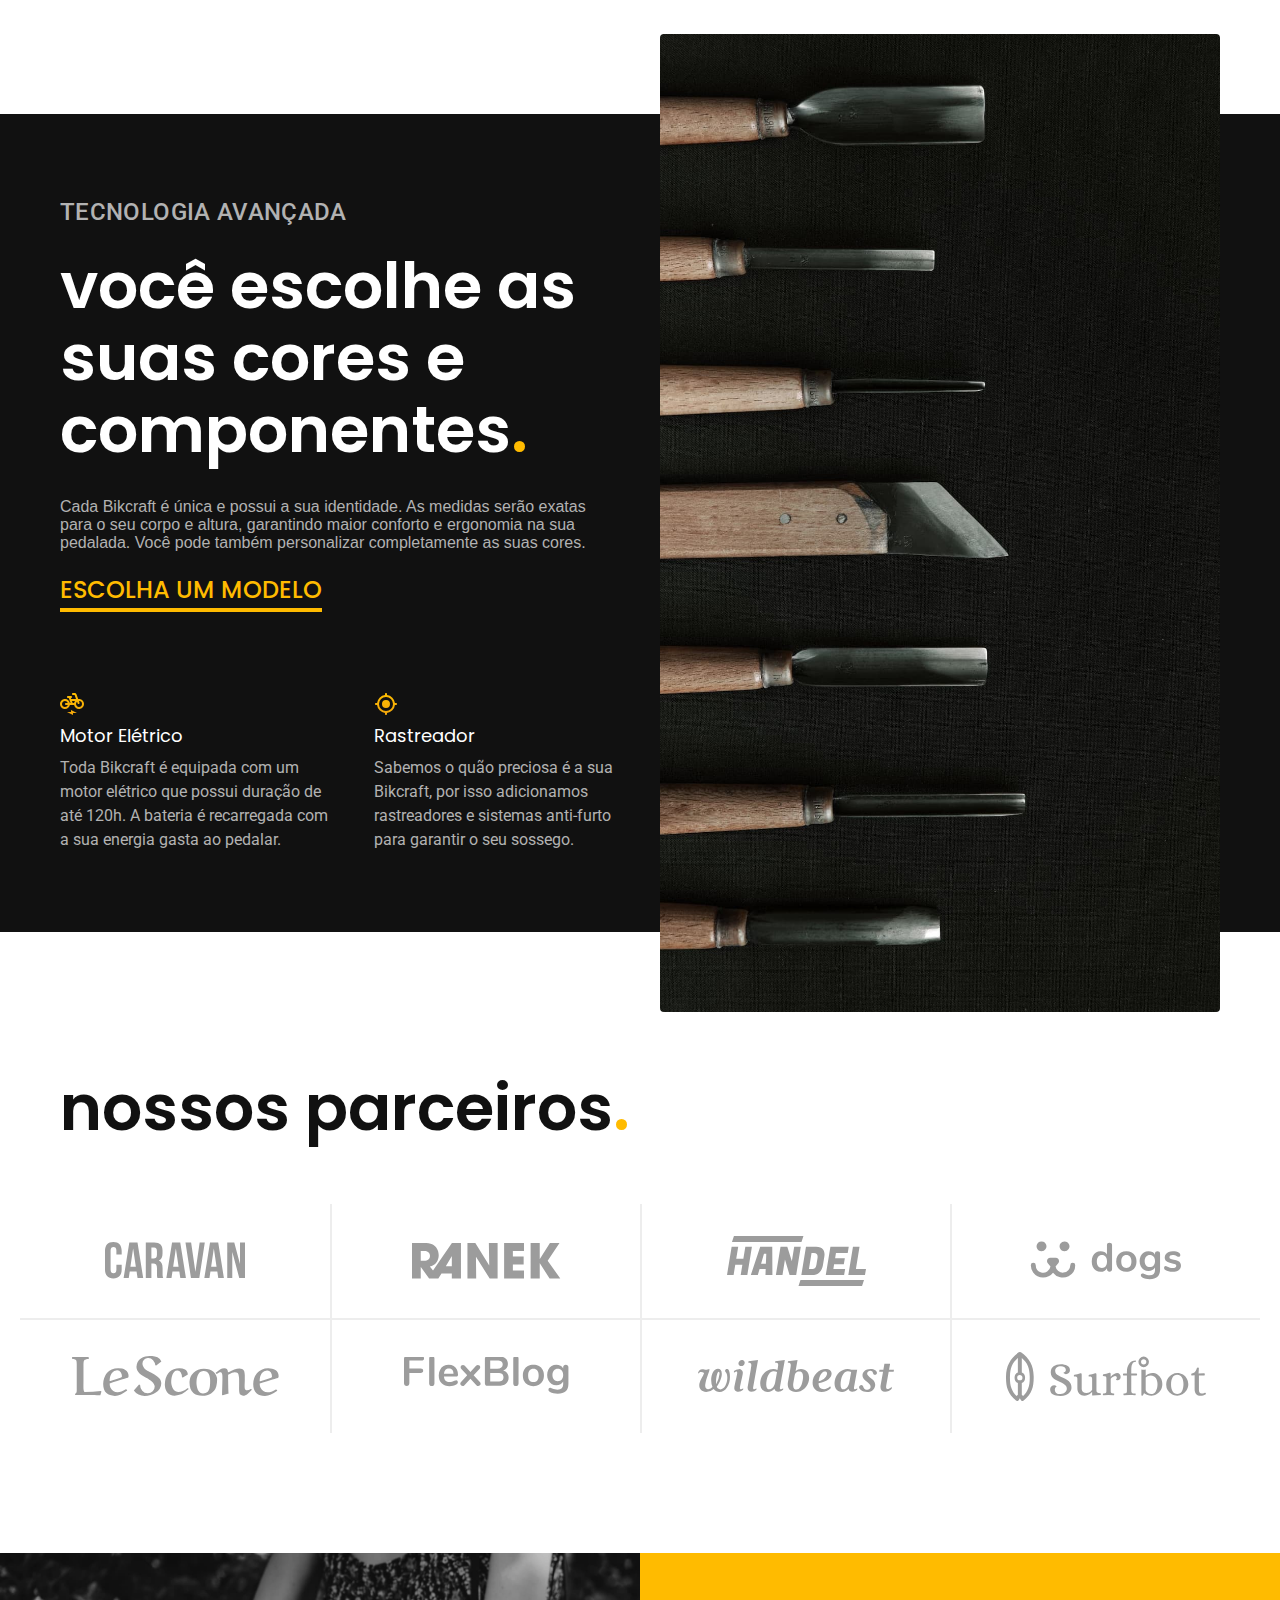
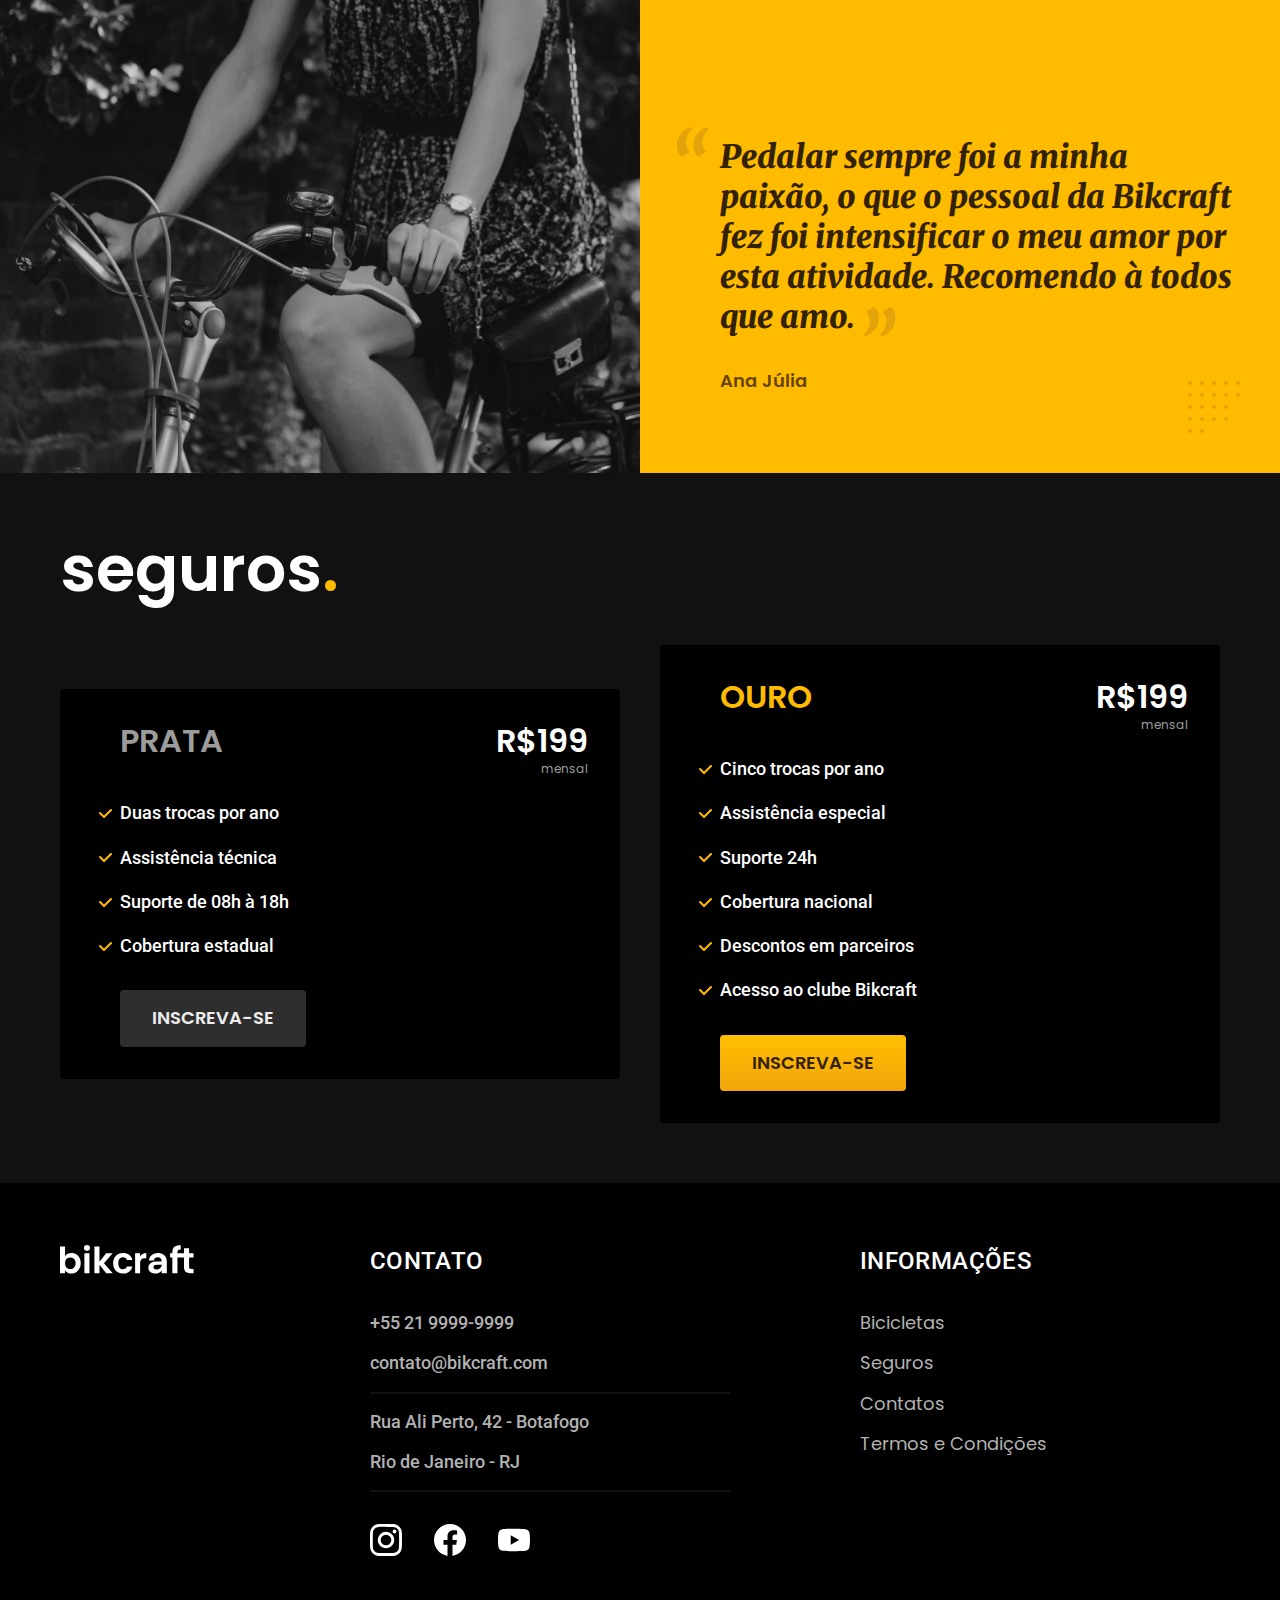
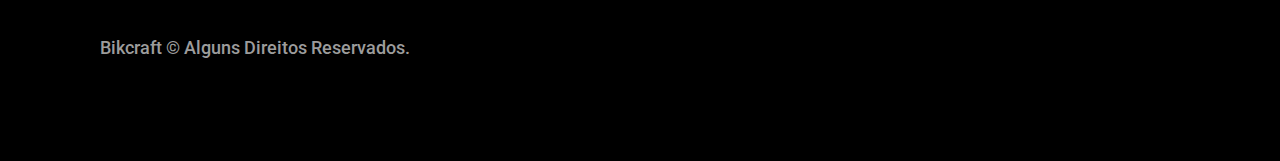
==== commit 5004618b: "otimizacoes" ====
--- a/index.html
+++ b/index.html
@@ -5,6 +5,7 @@
   <meta charset="UTF-8">
   <meta name="viewport" content="width=device-width, initial-scale=1.0">
   <meta name="description" content="Bicicletas elétricas de alta precisão e qualidade, feitas sob medida para você. Explore o mundo na sua velocidade com a Bikcraft.">
+  <link rel="preload" href="./css/style.css" as="style">
   <link rel="stylesheet" href="./css/style.css">
   <link rel="preconnect" href="https://fonts.googleapis.com">
   <link rel="preconnect" href="https://fonts.gstatic.com" crossorigin>
@@ -16,7 +17,7 @@
   <header class="header-bg">
     <div class="header container">
       <a href="./">
-        <img src="./img/bikcraft.svg" alt="Bikcraft">
+        <img src="./img/bikcraft.svg" width="136" height="32" alt="Bikcraft">
       </a>
       <nav aria-label="primaria">
         <ul class="header-menu font-1-m cor-c0">
@@ -35,9 +36,10 @@
         <p class="font-2-l cor-c5">Bicicletas elétricas de alta precisão e qualidade, feitas sob medida para você. Explore o mundo na sua velocidade com a Bikcraft.</p>
         <a href="./bicicletas.html" class="botao">escolha a sua</a>
       </div>
-      <div>
-        <img src="./img/fotos/introducao.jpg" alt="Bicicleta Elétrica">
-      </div>
+      <picture>
+        <source media="(max-width 800px)" srcset="./img/bicicletas/nimbus.jpg">
+        <img src="./img/fotos/introducao.jpg" width="1280" height="1600" alt="Bicicleta Elétrica">
+      </picture>
     </div>
   </main>
 
@@ -47,7 +49,7 @@
     <ul>
       <li>
         <a href="./bicicletas/magic.html">
-          <img src="img/bicicletas/magic-home.jpg" alt="Bicicleta preta">
+          <img src="img/bicicletas/magic-home.jpg" width="920" height="1040" alt="Bicicleta preta">
           <h3 class="font-1-xl">Magic Might</h3>
           <span class="font-2-m cor-c8">R$ 2499</span>
         </a>
@@ -55,7 +57,7 @@
 
       <li>
         <a href="./bicicletas/nimbus.html">
-          <img src="img/bicicletas/magic-home.jpg" alt="Bicicleta preta">
+          <img src="img/bicicletas/nimbus-home.jpg" width="920" height="1040" alt="Bicicleta preta">
           <h3 class="font-1-xl">Nimbus Stark</h3>
           <span class="font-2-m cor-c8">R$ 4999</span>
         </a>
@@ -63,7 +65,7 @@
 
       <li>
         <a href="./bicicletas/nebula.html">
-          <img src="img/bicicletas/magic-home.jpg" alt="Bicicleta preta">
+          <img src="img/bicicletas/nebula-home.jpg" width="920" height="1040" alt="Bicicleta preta">
           <h3 class="font-1-xl">Nebula Cosmic</h3>
           <span class="font-2-m cor-c8">R$ 3999</span>
         </a>
@@ -80,13 +82,13 @@
         <a class="link" href="./bicicletas.html">Escolha um modelo</a>
         <div class="tecnologia-vantagens">
           <div>
-            <img src="./img/icones/eletrica.svg" alt="">
+            <img src="./img/icones/eletrica.svg" width="24" height="24" alt="">
             <h3 class="font-1-m cor-c0">Motor Elétrico</h3>
             <p class="font-2-s cor-c5">Toda Bikcraft é equipada com um motor elétrico que possui duração de até 120h. A bateria é recarregada com a sua energia gasta ao pedalar.
             </p>
           </div>
           <div>
-            <img src="./img/icones/rastreador.svg" alt="">
+            <img src="./img/icones/rastreador.svg" width="24" height="24" alt="">
             <h3 class="font-1-m cor-c0">Rastreador</h3>
             <p class="font-2-s cor-c5">Sabemos o quão preciosa é a sua Bikcraft, por isso adicionamos rastreadores e sistemas anti-furto para garantir o seu sossego.
             </p>
@@ -95,7 +97,7 @@
       </div>
 
       <div class="tecnologia-imagem">
-        <img src="./img/fotos/tecnologia.jpg" alt="">
+        <img src="./img/fotos/tecnologia.jpg" width="24" height="24" alt="">
       </div>
     </div>
   </article>
@@ -103,20 +105,20 @@
   <section class="parceiros" aria-label="Nossos Parceiros">
     <h2 class="container font-1-xxl">nossos parceiros<span class="cor-p1">.</span></h2>
     <ul>
-      <li><img src="img/parceiros/caravan.svg" alt="caravan"></li>
-      <li><img src="img/parceiros/ranek.svg" alt="ranek"></li>
-      <li><img src="img/parceiros/handel.svg" alt="handel"></li>
-      <li><img src="img/parceiros/dogs.svg" alt="dogs"></li>
-      <li><img src="img/parceiros/lescone.svg" alt="lescone"></li>
-      <li><img src="img/parceiros/flexblog.svg" alt="flexblog"></li>
-      <li><img src="img/parceiros/wildbeast.svg" alt="wildbeast"></li>
-      <li><img src="img/parceiros/surfbot.svg" alt="surfbot"></li>
+      <li><img src="img/parceiros/caravan.svg" width="140" height="38" alt="caravan"></li>
+      <li><img src="img/parceiros/ranek.svg" width="149" height="36" alt="ranek"></li>
+      <li><img src="img/parceiros/handel.svg" width="139" height="50" alt="handel"></li>
+      <li><img src="img/parceiros/dogs.svg" width="152" height="39" alt="dogs"></li>
+      <li><img src="img/parceiros/lescone.svg" width="208" height="41" alt="lescone"></li>
+      <li><img src="img/parceiros/flexblog.svg" width="165" height="38" alt="flexblog"></li>
+      <li><img src="img/parceiros/wildbeast.svg" width="196" height="34" alt="wildbeast"></li>
+      <li><img src="img/parceiros/surfbot.svg" width="200" height="49" alt="surfbot"></li>
     </ul>
   </section>
 
   <section class="depoimento" aria-label="Depoimento">
     <div>
-      <img src="img/fotos/depoimento.jpg" alt="">
+      <img src="img/fotos/depoimento.jpg" width="1560" height="1360" alt="">
     </div>
     <div class="depoimento-conteudo">
       <blockquote class="font-1-xl cor-p5">
@@ -159,7 +161,7 @@
 
   <footer class="footer-bg">
     <div class="footer container">
-      <img src="img/bikcraft.svg" alt="Bikcraft">
+      <img src="img/bikcraft.svg" width="136" height="32" alt="Bikcraft">
       <div class="footer-contato">
         <h3 class="font-2-l-b cor-c0">Contato</h3>
         <ul class="font-2-m cor-c5">
@@ -170,13 +172,13 @@
         </ul>
         <div class="footer-redes">
           <a href="./">
-            <img src="img/redes/instagram.svg" alt="Instagram">
+            <img src="img/redes/instagram.svg" width="32" height="32" alt="Instagram">
           </a>
           <a href="./">
-            <img src="img/redes/facebook.svg" alt="Facebook">
+            <img src="img/redes/facebook.svg" width="32" height="32" alt="Facebook">
           </a>
           <a href="./">
-            <img src="img/redes/youtube.svg" alt="Youtube">
+            <img src="img/redes/youtube.svg" width="32" height="32" alt="Youtube">
           </a>
         </div>
       </div>
--- a/css/style.css
+++ b/css/style.css
@@ -7,6 +7,7 @@
 
 /* Utilidades */
 @import "./utilidades/componentes.css";
+@import "./utilidades/formulario.css";
 
 /* Home */
 @import "./home/introducao.css";
@@ -16,6 +17,23 @@
 
 /* Bicicletas */
 @import "./bicicletas/bicicletas-lista.css";
+@import "./bicicletas/bicicletas.css";
+
+/* Bicicleta */
+@import "./bicicleta/bicicleta.css";
+@import "./bicicleta/seguro.css";
 
 /* Seguros */
 @import "./seguros/seguros.css";
+@import "./seguros/vantagens.css";
+@import "./seguros/perguntas.css";
+
+/* Contato */
+@import "./contato/contato.css";
+@import "./contato/lojas.css";
+
+/* Orçamento */
+@import "./orcamento/orcamento.css";
+
+/* Termos */
+@import "./termos/termos.css";
--- a/css/style.css
+++ b/css/style.css
@@ -7,6 +7,7 @@
 
 /* Utilidades */
 @import "./utilidades/componentes.css";
+@import "./utilidades/formulario.css";
 
 /* Home */
 @import "./home/introducao.css";
@@ -16,6 +17,23 @@
 
 /* Bicicletas */
 @import "./bicicletas/bicicletas-lista.css";
+@import "./bicicletas/bicicletas.css";
+
+/* Bicicleta */
+@import "./bicicleta/bicicleta.css";
+@import "./bicicleta/seguro.css";
 
 /* Seguros */
 @import "./seguros/seguros.css";
+@import "./seguros/vantagens.css";
+@import "./seguros/perguntas.css";
+
+/* Contato */
+@import "./contato/contato.css";
+@import "./contato/lojas.css";
+
+/* Orçamento */
+@import "./orcamento/orcamento.css";
+
+/* Termos */
+@import "./termos/termos.css";
